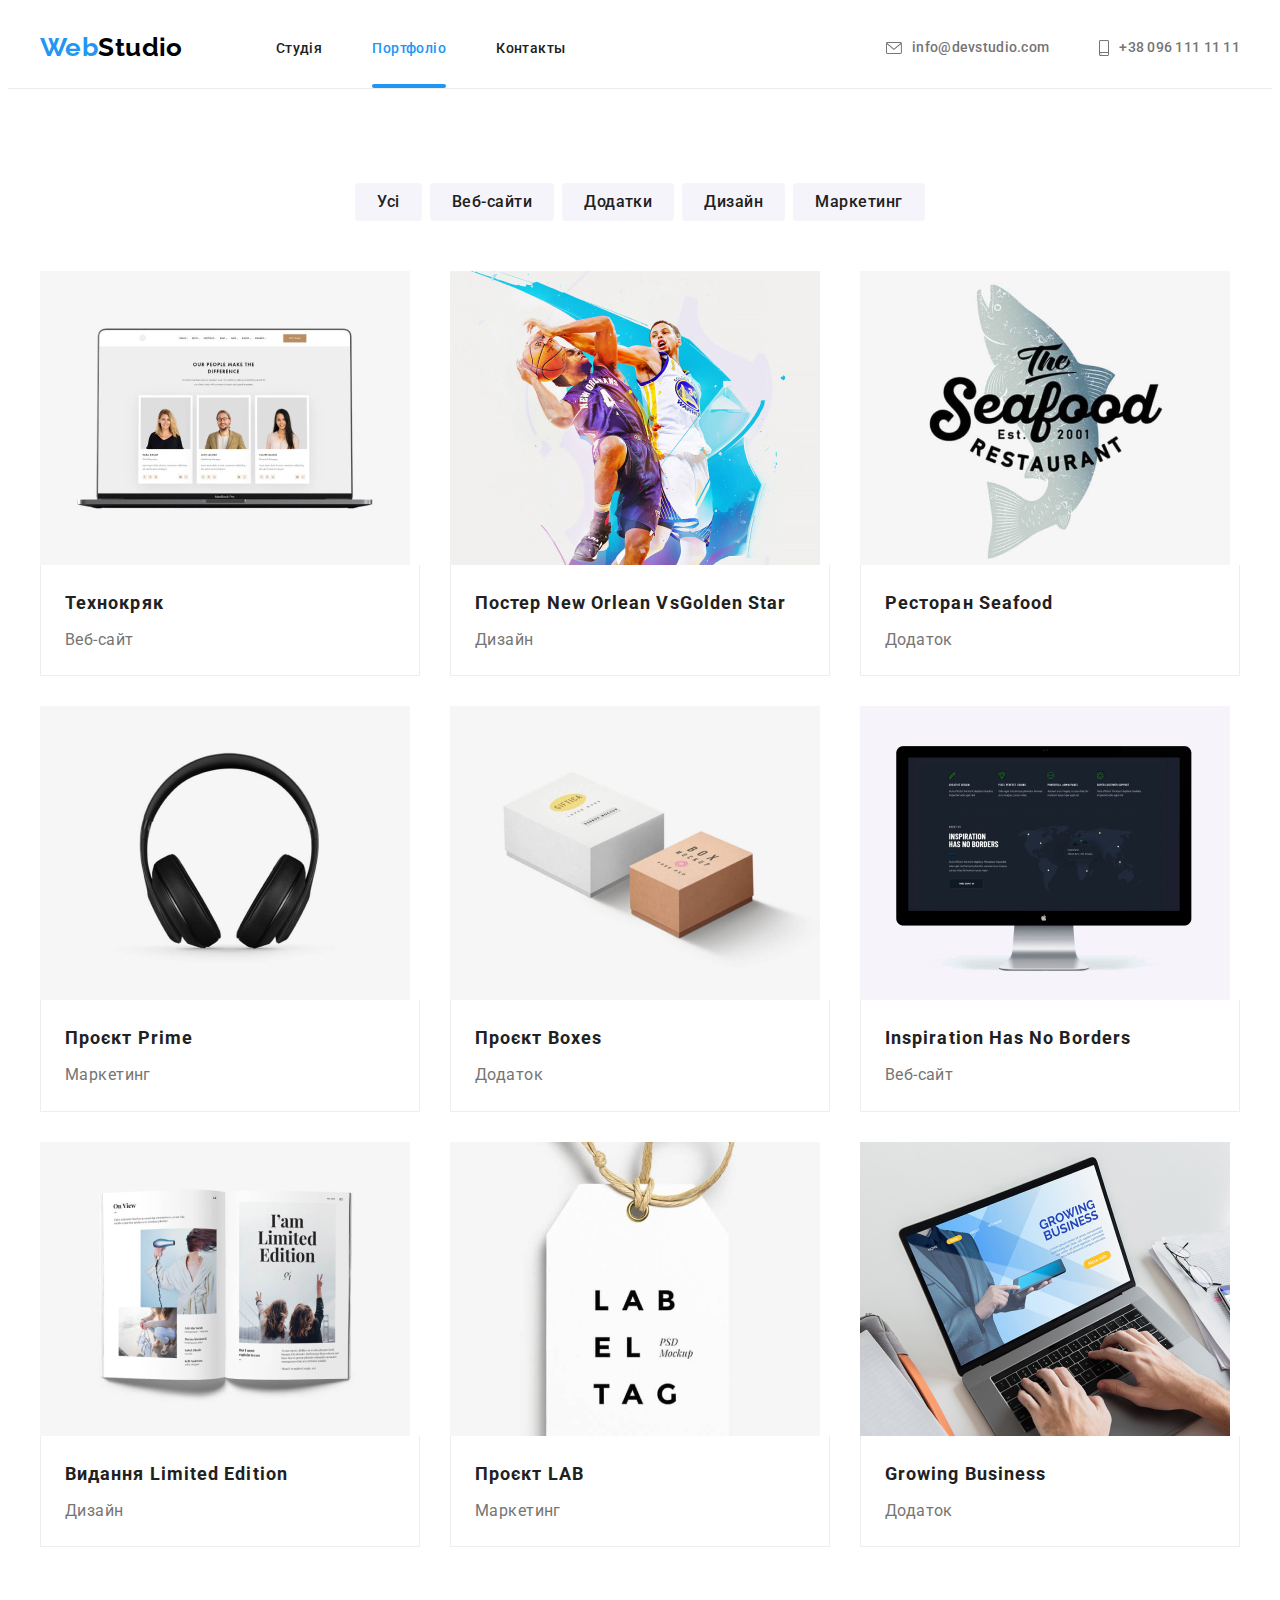
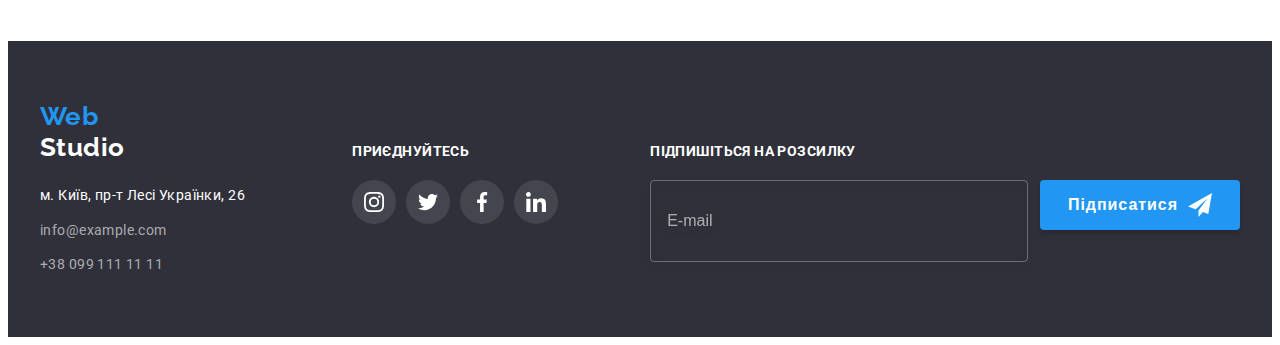
==== portfolio.html @ 593ed6ea "Uploaded files from Module 6." ====
<!DOCTYPE html>
<html lang="uk">
<head>
    <meta charset="UTF-8">
    <meta http-equiv="X-UA-Compatible" content="IE=edge">
    <meta name="viewport" content="width=device-width, initial-scale=1.0">
    <title>WebStudio</title>
    <link rel="preconnect" href="https://fonts.googleapis.com">
    <link rel="preconnect" href="https://fonts.gstatic.com" crossorigin>
    <link href="https://fonts.googleapis.com/css2?family=Raleway:wght@700&family=Roboto:wght@400;500;700;900&display=swap"
        rel="stylesheet">
    <link rel="stylesheet" href="https://cdnjs.cloudflare.com/ajax/libs/modern-normalize/1.1.0/modern-normalize.min.css"
        integrity="sha512-wpPYUAdjBVSE4KJnH1VR1HeZfpl1ub8YT/NKx4PuQ5NmX2tKuGu6U/JRp5y+Y8XG2tV+wKQpNHVUX03MfMFn9Q=="
        crossorigin="anonymous" referrerpolicy="no-referrer" />
    <link rel="stylesheet" href="./styles/styles.css">
</head>
<body>
    <header class="header">
        <div class="container header-container">
<nav class="navigation">
    <a href="./index.html" class="logo"><span class="logo-web">Web</span>Studio</a>
    <ul class="site-nav list">
        <li class="nav-list"><a href="index.html" class="link">Студія</a></li>
        <li class="nav-list"><a href="" class="link current">Портфоліо</a></li>
        <li class="nav-list"><a href="" class="link">Контакты</a></li>
    </ul>
</nav>
<ul class="list contacts">
    <li><a href="mailto:info@devstudio.com" class="item email-header">
        <svg class="icon-contact" width="16" height="12">
            <use href="./images/icons.svg#icon-envelope"></use>
        </svg>
        info@devstudio.com</a></li>
    <li><a href="tel:+380961111111" class="item phone-header">
        <svg class="icon-contact" width="10" height="16">
            <use href="./images/icons.svg#icon-smartphone"></use>
        </svg>
        +38 096 111 11 11</a></li>
</ul>
        </div>
       
    
    </header>

    <main>

<section class="section">
    <div class="container">
<h1 hidden>Список проектов</h1>
<ul class="list filter-container">
    <li class="filter-position"><button type="button" class="filter cursor">Усі</button></li>
    <li class="filter-position"><button type="button" class="filter cursor">Веб-сайти</button></li>
    <li class="filter-position"><button type="button" class="filter cursor">Додатки</button></li>
    <li class="filter-position"><button type="button" class="filter cursor">Дизайн</button></li>
    <li class="filter-position"><button type="button" class="filter cursor">Маркетинг</button></li>
</ul>

<ul class="list project">

    <li class="project-item">
        <a href="" class="link card-project"> 
            <div class="portfolio-overlay">
            <img src="./images/img.jpg" alt="Технокряк" width="370" class="image-project">
            <p class="portfolio-description-text"> Ресурс пропонує комплексні пропозиції з різним рівнем функціоналу та сервісів.
                Все це дозволить відвідувачу отримати
                вичерпні відомості про компанію чи приватну особу.</p>
            </div>
           <div class="project-border">
            <h2 class="title">Технокряк</h2>
            <p class="text">Веб-сайт</p>
           </div>
            
        </a>
    </li>

    <li class="project-item">
        <a href="" class="link card-project">
            <div class="portfolio-overlay">
            <img src="./images/img1.jpg" alt="Постер" width="370">
            <p class="portfolio-description-text"> Ресурс пропонує комплексні пропозиції з різним рівнем функціоналу та сервісів. Все це дозволить відвідувачу отримати
            вичерпні відомості про компанію чи приватну особу.</p>
           </div>
            <div class="project-border">
                <h2 class="title">Постер New Orlean  vsGolden Star</h2>
                <p class="text">Дизайн</p>
            </div>
          
        </a>
    </li>

    <li class="project-item">
        <a href="" class="link card-project"> 
            <div class="portfolio-overlay">  
            <img src="./images/img2.jpg" alt="Ресторан" width="370">
            <p class="portfolio-description-text"> Ресурс пропонує комплексні пропозиції з різним рівнем функціоналу та сервісів. Все це дозволить відвідувачу отримати
            вичерпні відомості про компанію чи приватну особу.</p>
           </div>
                    <div class="project-border">
                        <h2 class="title">Ресторан Seafood</h2>
                        <p class="text">Додаток</p>
                    </div>       
        </a>
    </li>

    <li class="project-item">
        <a href="" class="link card-project">
            <div class="portfolio-overlay">
            <img src="./images/img3.jpg" alt="Прайм" width="370">
            <p class="portfolio-description-text"> Ресурс пропонує комплексні пропозиції з різним рівнем функціоналу та сервісів. Все це дозволить відвідувачу отримати
            вичерпні відомості про компанію чи приватну особу.</p>
           </div>
        <div class="project-border">
                <h2 class="title">Проєкт Prime</h2>
                <p class="text">Маркетинг</p>
        </div>

      
        </a>
    </li>

    <li class="project-item">
        <a href="" class="link card-project">
            <div class="portfolio-overlay">
            <img src="./images/img4.jpg" alt="Додаток" width="370">
            <p class="portfolio-description-text"> Ресурс пропонує комплексні пропозиції з різним рівнем функціоналу та сервісів. Все це дозволить відвідувачу отримати
            вичерпні відомості про компанію чи приватну особу.</p>
           </div>
        <div class="project-border">
            <h2 class="title">Проєкт Boxes</h2>
            <p class="text">Додаток</p>
        </div>

        </a>
    </li>

    <li class="project-item">
        <a href="" class="link card-project">
            <div class="portfolio-overlay">
            <img src="./images/img5.jpg" alt="Веб-сайт" width="370">
            <p class="portfolio-description-text"> Ресурс пропонує комплексні пропозиції з різним рівнем функціоналу та сервісів. Все це дозволить відвідувачу отримати
            вичерпні відомості про компанію чи приватну особу.</p>
           </div>
        <div class="project-border">
            <h2 class="title">Inspiration has no Borders</h2>
            <p class="text">Веб-сайт</p>
        </div>
        </a>
    </li>

    <li class="project-item">
        <a href="" class="link card-project">
            <div class="portfolio-overlay">
            <img src="./images/img6.jpg" alt="Видання" width="370">
            <p class="portfolio-description-text"> Ресурс пропонує комплексні пропозиції з різним рівнем функціоналу та сервісів. Все це дозволить відвідувачу отримати
            вичерпні відомості про компанію чи приватну особу.</p>
           </div>
        <div class="project-border">
            <h2 class="title">Видання Limited Edition</h2>
            <p class="text">Дизайн</p>
        </div>

          
        </a>
    </li>

    <li class="project-item">
        <a href="" class="link card-project">
            <div class="portfolio-overlay">
            <img src="./images/img7.jpg" alt="Проєкт" width="370">
            <p class="portfolio-description-text"> Ресурс пропонує комплексні пропозиції з різним рівнем функціоналу та сервісів. Все це дозволить відвідувачу отримати
            вичерпні відомості про компанію чи приватну особу.</p>
           </div>
        <div class="project-border">
            <h2 class="title">Проєкт LAB</h2>
            <p class="text">Маркетинг</p>
        </div>

          
        </a>
    </li>

    <li class="project-item">
        <a href="" class="link card-project">
            <div class="portfolio-overlay">
            <img src="./images/img8.jpg" alt="Додаток" width="370">
            <p class="portfolio-description-text"> Ресурс пропонує комплексні пропозиції з різним рівнем функціоналу та сервісів. Все це дозволить відвідувачу отримати
            вичерпні відомості про компанію чи приватну особу.</p>
           </div>
        <div class="project-border">
            <h2 class="title">Growing Business</h2>
            <p class="text">Додаток</p>
        </div>

            
        </a>
    </li>
</ul>
    </div> 
</section>
    </main>


    <footer class="footer">
        <div class="container position-footer">
            <div class="first-column">
<a href="./index.html" class="logo logo-footer"><span class="logo-web">Web</span> <span class="logo-studio">Studio</span></a>
<address>
    <ul class="list addr">
        <li class="addr-mgn">
            <a href="https://goo.gl/maps/SSTRhMPDQCe36pUe9" target="_blank" rel="noopener noreferrer"
                class="item map">м. Київ, пр-т Лесі Українки, 26</a>
        </li>
        <li class="addr-mgn">
            <a href="mailto:info@example.com" class="item">info@example.com</a>
        </li>
        <li>
            <a href="tel:+380991111111" class="item">+38 099 111 11 11</a>
        </li>
    </ul>
</address>
            </div>
            <div class="second-column">
    <p>приєднуйтесь</p>
    <ul class="join-footer">
        <li class="space-socials-footer">
            <a href="" class="social-link-footer">
                <svg width="20" height="20" class="social-icon-footer">
                    <use href="./images/icons.svg#icon-instagram-white"></use>
                </svg>
            </a>
        </li>
        <li class="space-socials-footer">
            <a href="" class="social-link-footer">
                <svg width="20" height="20" class="social-icon-footer">
                    <use href="./images/icons.svg#icon-twitter-white"></use>
                </svg>
            </a>
        </li>
        <li class="space-socials-footer">
            <a href="" class="social-link-footer">
                <svg width="20" height="20" class="social-icon-footer">
                    <use href="./images/icons.svg#icon-facebook-white"></use>
                </svg>
            </a>
        </li>
        <li class="space-socials-footer">
            <a href="" class="social-link-footer">
                <svg width="20" height="20" class="social-icon-footer">
                    <use href="./images/icons.svg#icon-linkedin-white"></use>
                </svg>
            </a>
        </li>
    </ul>
</div>
        <form class="footer-form">
        
            <label class="footer-label" for="footer-email">Підпишіться на розсилку</label>
            <div class="wrapper-input-button">
                <input type="email" name="user-email" id="footer-email" class="footer-email" placeholder="E-mail">
        
                <button type="submit" class="footer-subscription-button">Підписатися
                    <svg width="24" height="24">
                        <use href="./images/icons.svg#icon-send"></use>
                    </svg>
                </button>
            </div>
        
        </form>
        </div>
        
    </footer>
</body>
</html>
---- styles/styles.css ----
:root {
    --card-set-gap: 30px;
    --main-text-color: #757575;
    --title-text-color: #212121;
    --accent-color: #2196F3;
    --bcg-color: #fff;
    --line-header: #ECECEC;
    --logo-color: #000000;
    --hero-bcg: #C4C4C4;
    --white-text: #FFFFFF;
    --btn-hover: #188CE8;
    --bcg-footer: #2F303A;
    --adr-color: rgba(255, 255, 255, 0.6);
    --secondary-bcg:#F5F4FA; 
    --icon-color: #AFB1B8;
    --space-icons: 10px;
    --timing-duration: 250ms;
    --timing-function: cubic-bezier(0.4, 0, 0.2, 1);
    --icon-color-socials: #FFFFFF;
}
body {
    background-color: var(--bcg-color);
    font-family: Roboto, sans-serif;
    color: var(--main-text-color);
    letter-spacing: 0.03em;
    font-size: 14px;  
 
}
h1, h2, h3, h4, h5, h6, p{
    margin: 0px;
   }
ul, ol {
    margin: 0;
    padding: 0;
    list-style: none;
   }
  
.visually-hidden{
    position: absolute;
    width: 1px;
    height: 1px;
    margin: -1px;
    padding: 0;
    overflow: hidden;
    border: 0;
    clip: rect(0 0 0 0);
}
img{
    display: block;
}
.container{
    width: 1200px;
    padding-left: 15px;
    padding-right: 15px;
    margin-left: auto;
    margin-right: auto;
}
.section{
    padding-top: 94px;
    padding-bottom: 94px;
}


/*========= хэдер =======*/
.header-container{
    display: flex;
    align-items: center;
}
.navigation{
    display: flex;
    align-items: center;
}
.site-nav{
    display: flex;
    align-items: center;
}
.header {
    padding-top: 24px;
    padding-bottom: 25px;
    border-bottom:1px solid var(--line-header);
    background-color: var(--bcg-color);
}
.logo {
    margin-right: 93px;
    color: var(--logo-color);
    font-family: Raleway, sans-serif;
    font-style: normal;
    font-weight: 700;
    font-size: 26px;
    line-height: 1.2;
    text-decoration: none; 
}
.logo-web {
    color: var(--accent-color);
}
.nav-list:not(:last-child){
    margin-right: 50px;
}
.site-nav .link {
    color: var(--title-text-color);
    font-weight:500;

    transition: color var(--timing-duration) var(--timing-function);
}
.site-nav .link:hover,
.site-nav .link:focus {
    color: var(--accent-color);
}
.site-nav .current{
    position: relative;
    color: var(--accent-color);
    padding-bottom: 32px;
}
.nav-list .current::after{
    content:"";
    position: absolute;
    left: 0;
    bottom: 0;
    
    width: 100%;
    height: 4px;
    background: var(--accent-color);
    border-radius: 2px;
}

.contacts{
    display: flex;
    margin-left: auto;
    align-items: center;
}
.email-header{
    display: flex;
    margin-right: 50px;
}
.phone-header{
    display: flex;
}
 .contacts .item {
    display: flex;
    align-items: center;
    text-decoration: none;
    color: var(--main-text-color);
    font-weight: 500;
    letter-spacing: 0.02em;
    line-height: 1.2;

    transition: color var(--timing-duration) var(--timing-function);
 }
 .contacts .item:hover, 
 .contacts .item:focus {
    color: var(--accent-color);
 }
.icon-contact{
    --icon-color: currentColor;
align-items: center;
margin-right: var(--space-icons);
}

/* ========= main ========*/

.hero{
    width: 1600px;
    margin: 0 auto;
    padding-top: 200px;
    padding-bottom: 200px;
    background-color: var(--hero-bcg);
   background-image: linear-gradient(
    rgba(47, 48, 58, 0.4),
    rgba(47, 48, 58, 0.4)),
    url(../images/overlay.jpg);
    background-repeat: no-repeat;
}
.hero-container{
    display: flex;
    flex-direction: column;
    justify-content: center;
    flex-wrap: wrap;
    align-items: center;
}
.hero-title{
    width: 696px;
    margin-bottom: 30px;
    color: var(--white-text);
    font-weight: 900;
    font-size: 44px;
    line-height: 1.4;
    text-align: center;
    letter-spacing: 0.06em;
    text-transform: uppercase;
}
.btn {
    min-width: 216;
    padding: 10px 32px;
    border: none;
    border-radius: 4px;
    text-align: center;
    font-family: inherit;
    color: var(--white-text);
    background-color: var(--accent-color);
    box-shadow: 0px 4px 4px rgba(0, 0, 0, 0.15);
    font-style: normal;
    font-weight: 700;
    font-size: 16px;
    line-height: 1.9;
    display: flex;
    text-align: center;
    letter-spacing: 0.06em; 

    transition: background-color var(--timing-duration) var(--timing-function);
}
.btn:hover {
    background-color: var(--btn-hover);
}
.set{
    display: flex;
    flex-wrap: wrap;
}
.strength-element{
    flex-basis: calc((100%-90px)/4);
    max-width: 270px;
}
.strength-element:not(:nth-child(4)){
    margin-right:var(--card-set-gap);
}
.strength-element>.title{
    margin-bottom: 10px;
}
.strength-icon-bcg{
    display: flex;
    align-items: center;
    justify-content: center;
    width: 270px;
    height: 120px;
    margin-bottom: 30px;

    background-color: var(--secondary-bcg) ;
}

.list .title{
    font-size: 14px;
    line-height: 1.2;
    text-transform: uppercase;
    color: var(--title-text-color);
}
.list .text{
    line-height: 1.7;
    color: var(--main-text-color);
}
.secondary-title {
    margin-bottom: 50px;
    font-size: 36px;
    line-height: 1.2;
    text-align: center;
    color: var(--title-text-color);

}
.job-section{
    padding-top: 0;
}
.jobs{
    display: flex;
    flex-wrap: wrap;
}
.jobs-kind{
    position: relative;
    flex-basis: calc((100%-60px)/3);
    max-width: 370px;
}
.jobs-kind:nth-child(-n+2){
    margin-right: var(--card-set-gap);
}

.label{
    position: absolute;
    bottom: 0;
    left: 0;
    display: flex;
    align-items: center;
    justify-content: center;
    width: 100%;
    background-color: rgba(47, 48, 58, 0.8);
    height: 70px;
    font-weight: 700;
    line-height: 1.14;
    text-transform: uppercase;
    color: #FFFFFF;
}
.team-bcg{
    padding: 94px 0;
    background-color: var(--secondary-bcg) ;
}
.team{
    display: flex;
    flex-wrap: wrap;
    margin: -15px;
}
.team>.element{
    max-width: 270px;
    flex-basis: calc((100%-90px)/4);
    margin: 15px;
    background: #FFFFFF;
    box-shadow: 0px 1px 3px rgba(0, 0, 0, 0.12), 0px 1px 1px rgba(0, 0, 0, 0.14), 0px 2px 1px rgba(0, 0, 0, 0.2);
    border-radius: 0px 0px 4px 4px;
    overflow: hidden;
}
.team .title{
    margin-bottom: 10px;
    font-weight: 500;
    font-size: 16px;
    line-height: 1.2;
    text-align: center;
    color: var(--title-text-color);
    text-transform: capitalize;
}
.team .text{
    font-size: 16px;
    line-height: 1.2;
    text-align: center;
    color: var(--main-text-color);
}
.element .name {
    padding-top: 30px;
    padding-bottom: 30px;
}
.socials{
    display: flex;
    justify-content: center;
    margin-top: 16px;
    list-style: none;
}


.link-icon{
    display: flex;
    justify-content: center;
    align-items: center;
    width: 44px;
    height: 44px;
    border-radius: 50%;
    fill: var(--icon-color);

    transition: background-color var(--timing-duration) var(--timing-function), fill var(--timing-duration) var(--timing-function);
}

.link-icon:hover,
.link-icon:focus{
  background-color: var(--accent-color);  
  fill: var(--icon-color-socials);
}

.margin-icon:not(:last-child){
    margin-right: var(--space-icons);
}
.box-client{
    display: flex;
    justify-content: center;
    align-items: center;
    width: 100%;
    height: 100%;
    border: 1px solid var(--icon-color);
    border-radius: 4px;
    fill: var(--icon-color);

    transition: border var(--timing-duration) var(--timing-function), fill var(--timing-duration) var(--timing-function);
}
.box-client:hover,
.box-client:focus{
   border: 1px solid var(--accent-color);
   fill: var(--accent-color);
}

.icon-thumb{
    justify-content: center;
}
.icon-thumb-list{
    width: 170px;
    height: 92px;
}
.gap:not(:last-child){
    margin-right: var(--card-set-gap);
}

 /*======== футер ======== */
 .footer {
   
    background-color: var(--bcg-footer);
    padding-bottom: 60px;
    padding-top: 60px;
 }
 .position-footer{
  
    display: flex;
    align-items: baseline;
    width: 1200px;
 }
.logo-footer{
    display: inline-block;
    margin-bottom: 20px;
}
 .logo-studio {
    color: var(--white-text)
 }
 .addr-mgn{
    margin-bottom: 9px;
 }
.addr .item {
    text-decoration: none;
    color: var(--adr-color);
    font-style: normal;
    line-height: 1.8;

    transition: color var(--timing-duration) var(--timing-function);
}
.addr .item:hover,
.addr .item:focus {
    color: var(--accent-color);
}
.addr .map {
    color: var(--white-text);
}
.first-column{
    margin-right: 70px;
}
.second-column{
    color:#FFFFFF;
    font-weight: 700;
    line-height: 1.1;
    text-transform: uppercase;
}
.join-footer{
    display: flex;
    margin-top: 20px;
}
.social-link-footer{
    display:  flex;
    justify-content: center;
    align-items: center;
    width: 44px;
    height: 44px;
    border-radius: 50%;
    background: rgba(255, 255, 255, 0.1);

    transition: background-color var(--timing-duration) var(--timing-function);
}
.social-link-footer .social-icon-footer{
    fill: #fff;
}
.space-socials-footer:not(:last-child){
    margin-right: var(--space-icons);
}
.social-link-footer:hover,
.social-link-footer:focus{
    background-color: var(--accent-color)
}

.footer-form{
    min-width: 570px;
    margin-left: 92px;
    
}

.footer-label{
  display: block;
  margin-bottom: 20px;

font-weight: 700;
line-height: 1.14;
text-transform: uppercase;
color: var(--white-text);
}
.footer-form input{
width: 358px;
height: 50px;
padding-top: 15px;
padding-bottom: 15px;
padding-left: 16px;
margin-right: 12px;
background-color: transparent;
border: 1px solid rgba(255, 255, 255, 0.3);
filter: drop-shadow(0px 4px 4px rgba(0, 0, 0, 0.15));
border-radius: 4px;
}
.footer-form input::placeholder{
    font-size: 16px;
    line-height: 1.25;
    display: flex;
    align-items: center;
    color: var(--adr-color);
}
.footer-subscription-button{
    display: flex;
    align-items: center;
    justify-content: center;
    
    min-width: 200px;
    height: 50px;

    background: var(--accent-color);
    box-shadow: 0px 4px 4px rgba(0, 0, 0, 0.15);
    border-radius: 4px;
    border: none;

    font-weight: 700;
    font-size: 16px;
    line-height: 1.88;
    text-align: center;
    letter-spacing: 0.06em;
    color: #FFFFFF;
}
.footer-subscription-button>svg{
    margin-left: 10px;
}
.wrapper-input-button{
    display: flex;
}

.backdrop{
    position: fixed;
    top: 0;
    left: 0;
    width: 100vw;
    height: 100vh;

    display: flex;
        justify-content: center;
        align-items: center;

    background-color: rgba(0, 0, 0, 0.2);
    transition: opacity var(--timing-duration) var(--timing-function), visibility var(--timing-duration) var(--timing-function);
   }

.backdrop.is-hidden{
    opacity: 0;
    visibility: hidden;
    pointer-events: none;
   }

   .backdrop.is-hidden .modal{
    transform: scale(140%);
   }
.modal{
    position: absolute;
    padding: 40px;
    width: 528px;
    height: 580px;
    background-color: #FFFFFF; 
    box-shadow: 0px 1px 3px rgba(0, 0, 0, 0.12), 0px 1px 1px rgba(0, 0, 0, 0.14), 0px 2px 1px rgba(0, 0, 0, 0.2);
    border-radius: 4px;
    transform: scale(100%);
    transition: transform var(--timing-duration) var(--timing-function);
}

.modal-close{
    position: absolute;
    top: 8px;
    right: 8px;
    display: flex;
    justify-content: center;
    align-items: center;
    width: 30px;
    height: 30px;
    border-radius: 50%;
    border: 1px solid rgba(0, 0, 0, 0.1);
    background-color: transparent;
    padding: 0;
    cursor: pointer;
    transition: transform var(--timing-duration) var(--timing-function), var(--timing-duration), var(--timing-function);
    }
    .icon-close-modal{
        transition: fill var(--timing-duration) var(--timing-function);
    }
    .icon-close-modal:hover,
    .icon-close-modal:focus{
     fill: var(--accent-color);
}
    .modal-form>b{
    display: block;
    width: 100%;
    margin-bottom: 12px;
    font-weight: 700;
    font-size: 20px;
    line-height: 1.15;
    text-align: center;
    color: var(--title-text-color);
    }
    .modal-contact-form{
        display: block;
        font-size: 12px;
        line-height: 1.17;
        letter-spacing: 0.01em;
    }

    .modal-contact-info {
        width: 100%;
        height: 40px;
        padding-left: 42px;
        border: 1px solid rgba(33, 33, 33, 0.2);
        border-radius: 4px;

        transition: border-color var(--timing-duration) var(--timing-function);
    }
    .modal-contact-info:focus, 
        .modal-message:focus{
        outline: none;
        border-color: var(--accent-color);
    }
    .modal-contact-info-wrapper{
        position: relative;
        display: block;
        margin-top: 4px;
        margin-bottom: 10px;
    }
    .modal-contact-icon{
        position: absolute;
        left: 12px;
        top: 50%;
        fill: var(--title-text-color);
        transform: translateY(-50%);

        transition: fill var(--timing-duration) var(--timing-function);
        
    }
    .modal-contact-info:focus+.modal-contact-icon{
        fill: var(--accent-color);
    }

    .modal-message{
        width: 100%;
        height: 120px;
        padding: 12px 16px;
        resize: none;
        border: 1px solid rgba(33, 33, 33, 0.2);
        border-radius: 4px;

        transition: border-color var(--timing-duration) var(--timing-function);
    }
    .modal-message::placeholder{
        font-size: 12px;
        line-height: 1.17;
        letter-spacing: 0.01em;
        color: rgba(117, 117, 117, 0.5);
    }
    .modal-checkbox-text{
        display: flex;
        align-items: center;
        line-height: 1.71;
        color: var(--main-text-color);
    }

    .modal-checkbox-text::before{
        display: inline-block;
        content:"";
        width: 16px;
        height: 15px;
        margin-right: 8px;
        border: 2px solid var(--title-text-color);
        border-radius: 2px;
        cursor: pointer;
    }
    .accept-policy-wrapper{
        display: flex;
        justify-content: center;
        margin-top: 20px;
        margin-bottom: 30px;
    }

    .modal-checkbox-accept:checked + .modal-checkbox-text::before{
        background-color: var(--accent-color);
        border-color: var(--accent-color);
        background-image: url("data:image/svg+xml,%3Csvg width='13' height='10' viewBox='0 0 13 10' fill='none' xmlns='http://www.w3.org/2000/svg'%3E%3Cpath d='M1.95703 4.75166L1.88825 4.68604L1.81923 4.75141L0.93123 5.59258L0.854858 5.66492L0.930974 5.73753L4.42671 9.07236L4.49574 9.1382L4.56476 9.07236L12.069 1.91352L12.1449 1.84116L12.069 1.76881L11.1873 0.927644L11.1183 0.861826L11.0493 0.927611L4.49577 7.17353L1.95703 4.75166Z' fill='white' stroke='white' stroke-width='0.2'/%3E%3C/svg%3E");
        background-size:contain;
        background-repeat: no-repeat;
        background-origin: padding-box;
    }
    .modal-checkbox-accept:focus+.modal-checkbox-text::before{
        outline: 1px solid var(--accent-color);
    }
    .footer-email{
        color: var(--white-text);
    }
    .modal-submit-button{
        display: block;
        margin: 0 auto;
        min-width: 200px;
        height: 50px;
        padding: 10px 52px;

        background: var(--accent-color);
        box-shadow: 0px 4px 4px rgba(0, 0, 0, 0.15);
        border-radius: 4px;
        border: none;
        cursor: pointer;

        font-weight: 700;
        font-size: 16px;
        line-height: 1.88;
        text-align: center;
        letter-spacing: 0.06em;
        color: var(--white-text);

        transition: background var(--timing-duration) var(--timing-function);
    }

    .modal-submit-button:hover,
    .modal-submit-button:focus{
        background: var(--btn-hover);
    }
/* ====== Стoрінка Портфолио ==========*/

.filter-container{
    display:flex;
    margin-bottom: 50px;
    justify-content: center;
}
.filter-position{
    margin-right: 8px;
}
.filter-position:last-child {
    margin-right: 0;
}
.filter{
    padding: 6px 22px;
    font-family: 'Roboto';
    font-weight: 500;
    font-size: 16px;
    line-height: 1.6;
    text-align: center;
    letter-spacing: 0.03em;
    color: var(--title-text-color);
    background-color: var(--secondary-bcg);
    border-radius: 4px;
    border: none;

    transition: color var(--timing-duration) var(--timing-function), background var(--timing-duration) var(--timing-function), box-shadow var(--timing-duration) var(--timing-function);
}

.filter:hover,
.filter:focus {
    background: var(--accent-color);
    color: var(--white-text);
    box-shadow: 0px 3px 1px rgba(0, 0, 0, 0.1), 0px 1px 2px rgba(0, 0, 0, 0.08), 0px 2px 2px rgba(0, 0, 0, 0.12);
}
.cursor {
    cursor: pointer;
}
.project{
    display: flex;
    flex-wrap: wrap;
    margin-right: calc(-1 * var(--card-set-gap));
    margin-bottom: calc(-1 * var(--card-set-gap));
}
.project-item{
    flex-basis: calc((100% - 3 * var(--card-set-gap)) / 3);
    margin-right: var(--card-set-gap);
    margin-bottom: var(--card-set-gap);

    transition: box-shadow var(--timing-duration) var(--timing-function);
 
}

.project-border{
    padding: 20px 24px;
    border: 1px solid #EEEEEE;
    border-top: none;
}
.project .title{
    margin-bottom: 4px;
    font-size: 18px;
    line-height: 2;
    letter-spacing: 0.06em;
    color: var(--title-text-color);
    text-transform: capitalize;
}
.project .text{
    font-size: 16px;
    line-height: 1.9;
    color: var(--main-text-color);
}
.list .link{
    text-decoration: none;
}
.link{
    color: var(--accent-color);
}
.portfolio-description-text{
    position: absolute;
    top: 0;
    left: 0;
    width: 370px;
    height: 294px;
    padding: 63px 24px;
    font-size: 18px;
    line-height: 1.56;
    color: var(--white-text);
    background-color: rgba(33, 150, 243, 0.9);
    transform: translateY(100%);
    transition: transform var(--timing-duration) var(--timing-function);
}

.portfolio-overlay{
    position: relative;
    left: 0;
    top: 0;
   
    width: 370px;
    height: 294px;
    background-color: rgba(33, 150, 243, 0.9);
   overflow: hidden;
}

.project-item:hover .portfolio-description-text{
    transform: translateY(0);
}

.project-item:hover{
box-shadow: 0px 1px 1px rgba(0, 0, 0, 0.12), 0px 4px 4px rgba(0, 0, 0, 0.06), 1px 4px 6px rgba(0, 0, 0, 0.16);
}
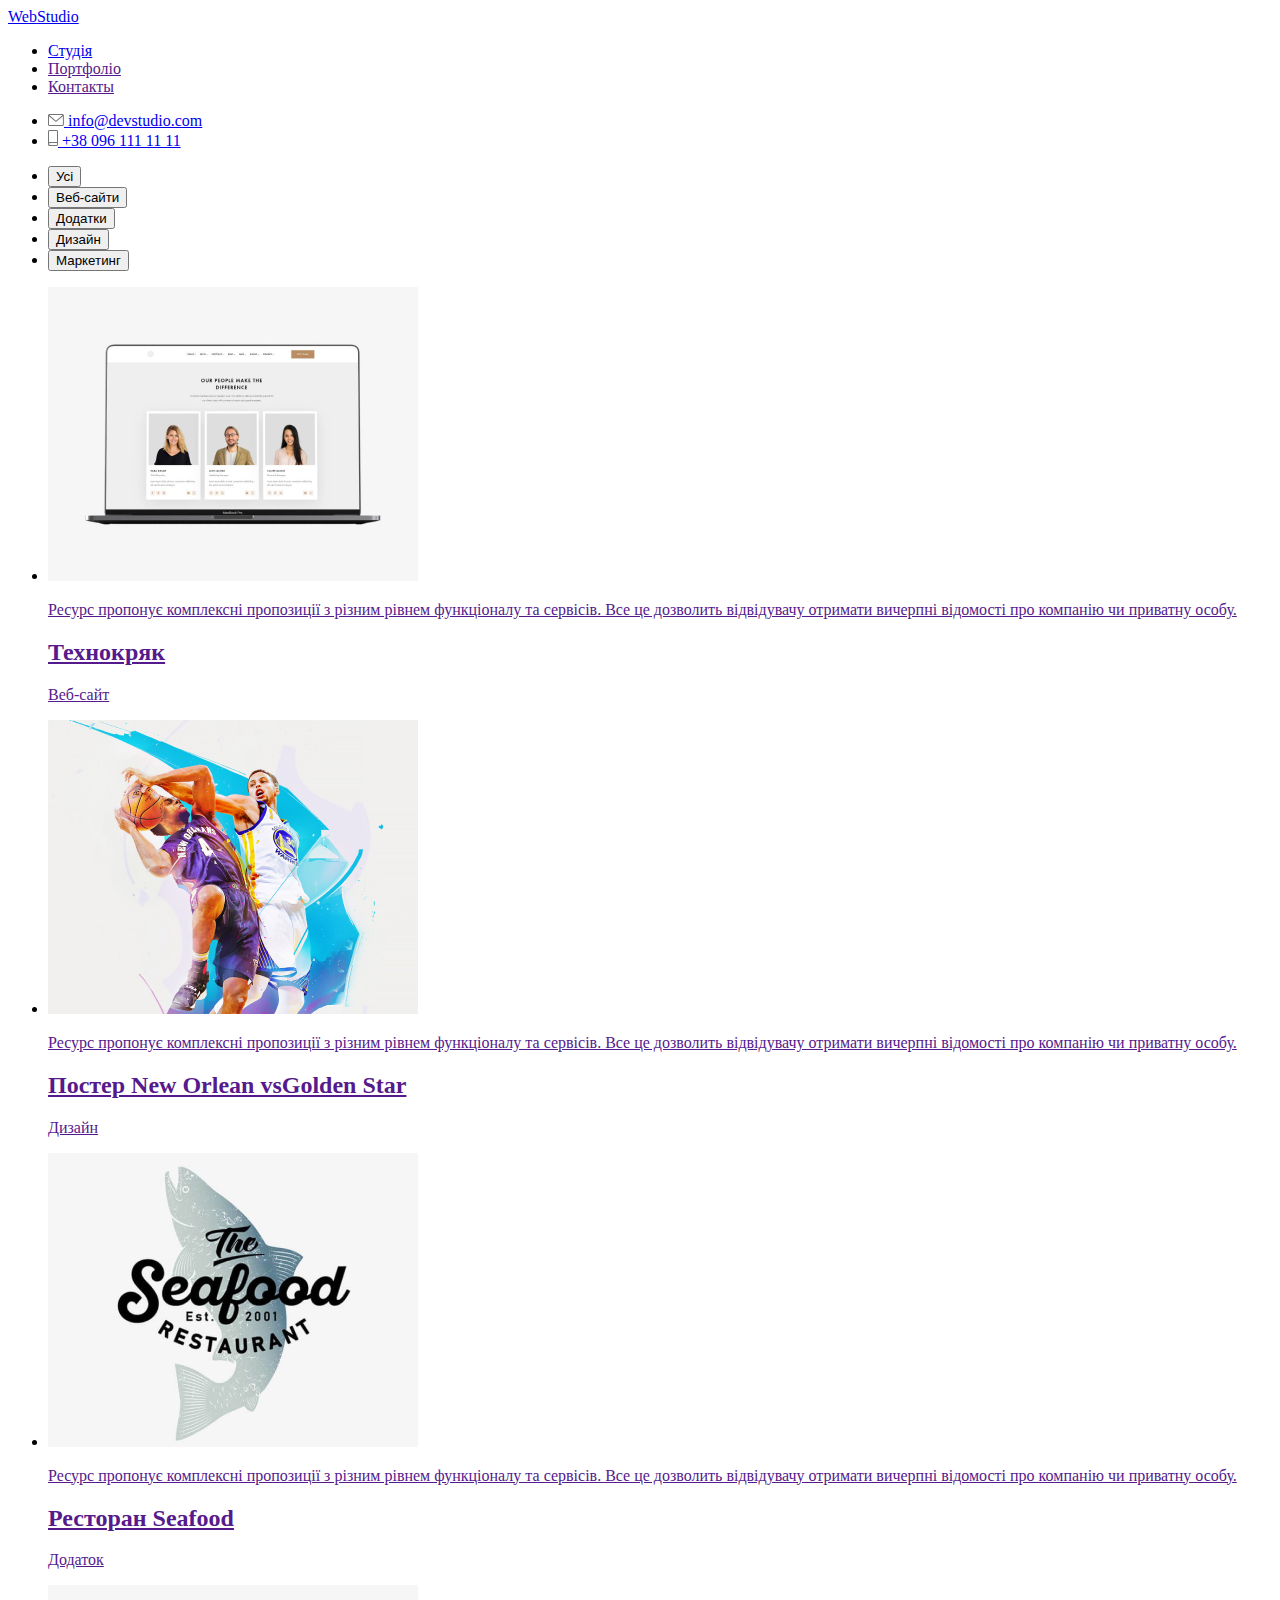
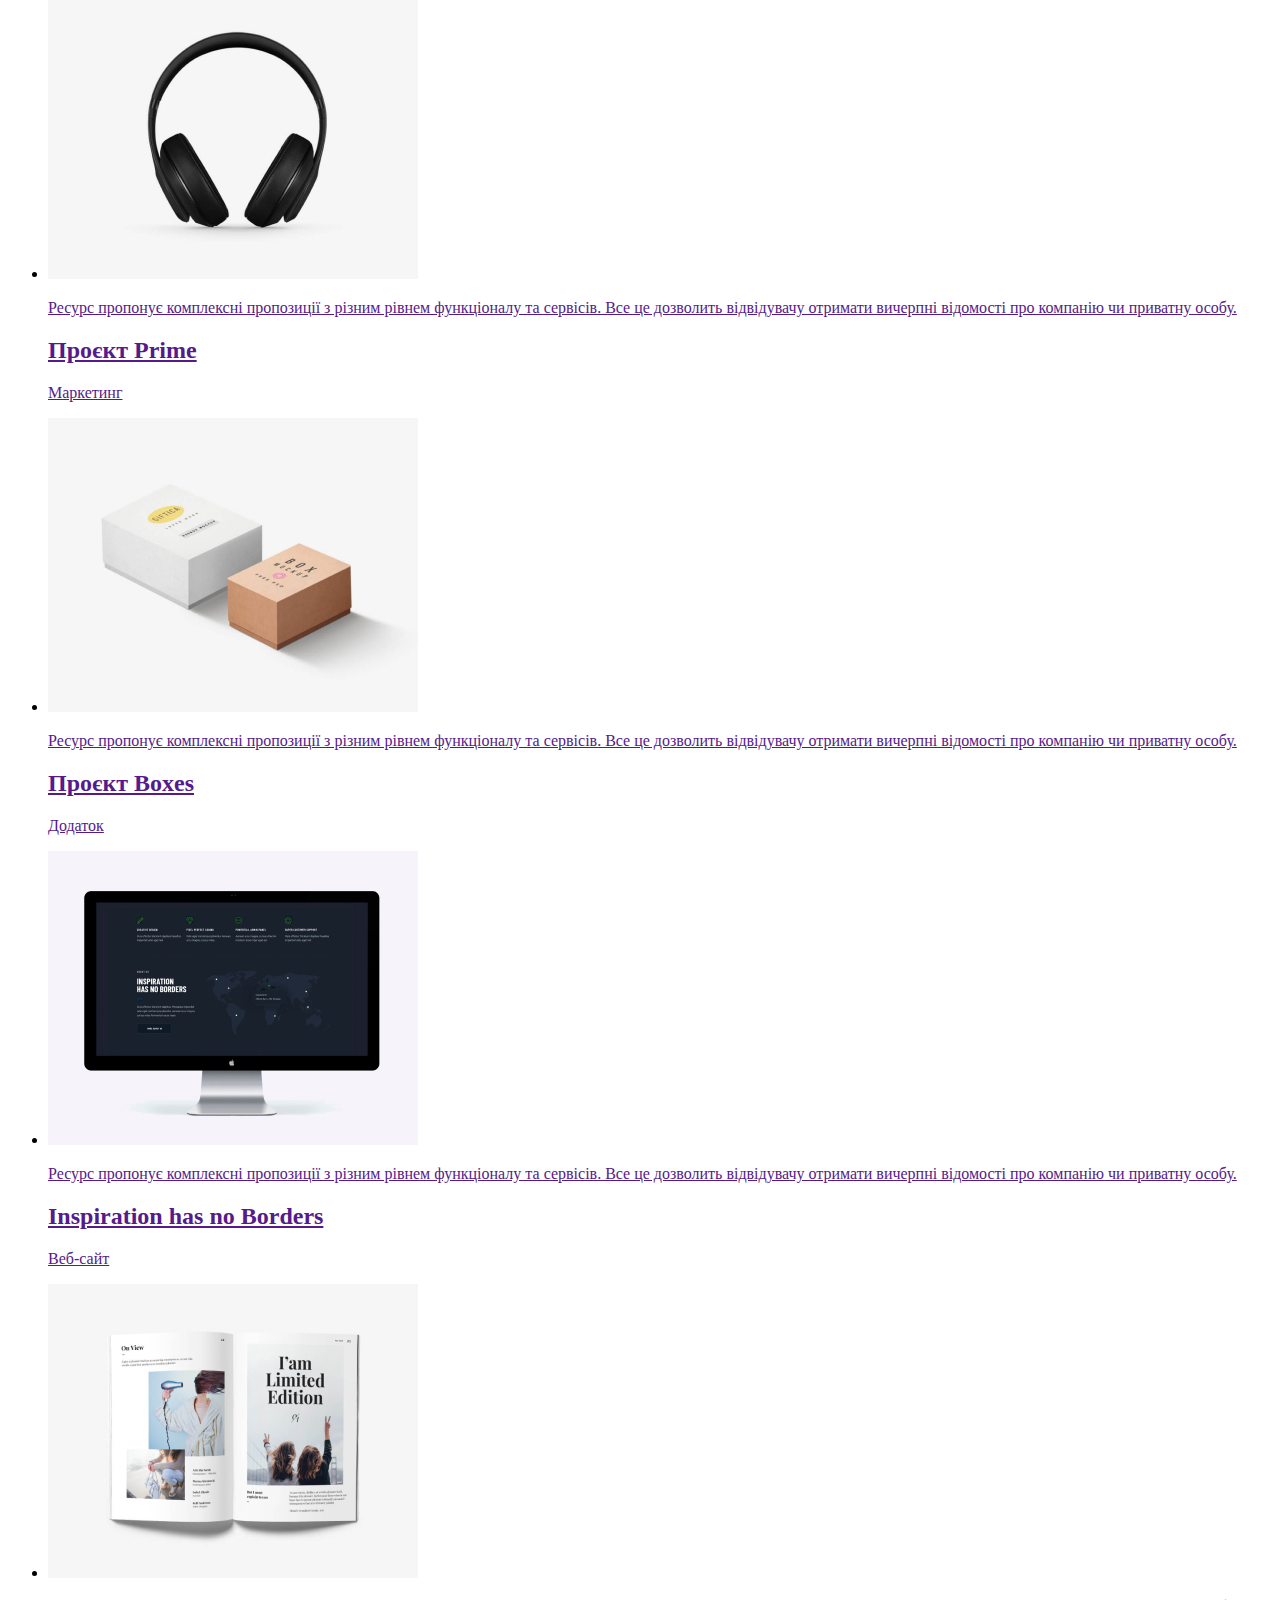
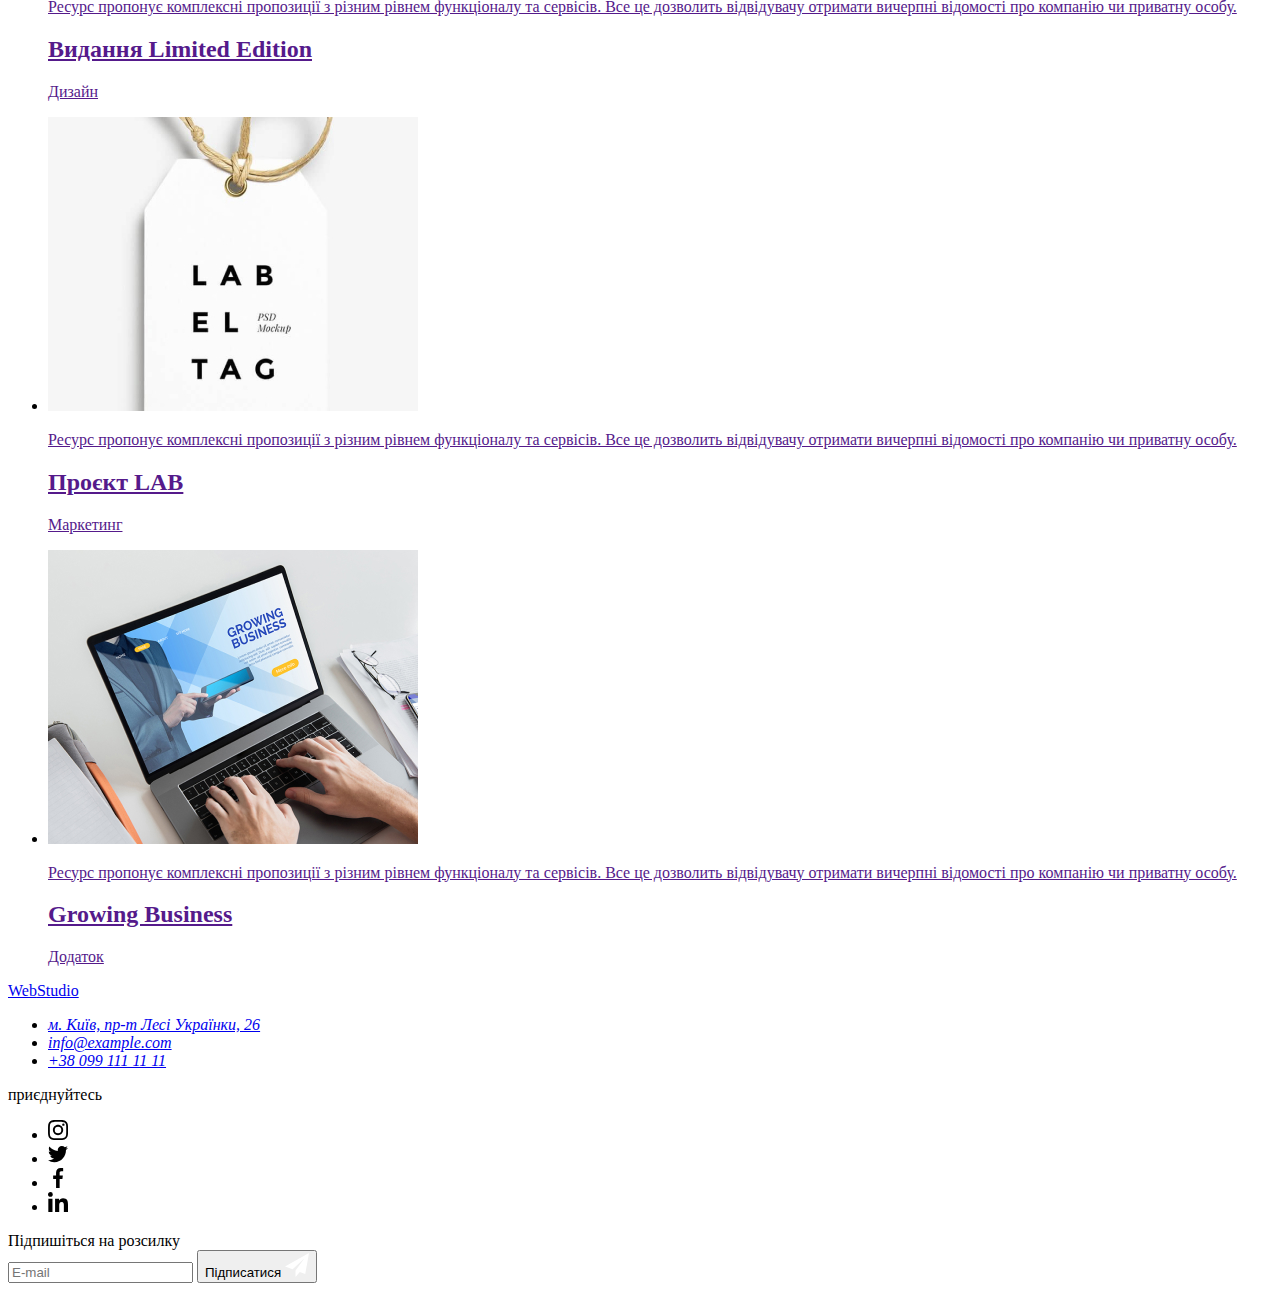
==== commit 51a65180: "Module 7 has done" ====
--- a/portfolio.html
+++ b/portfolio.html
@@ -12,27 +12,27 @@
     <link rel="stylesheet" href="https://cdnjs.cloudflare.com/ajax/libs/modern-normalize/1.1.0/modern-normalize.min.css"
         integrity="sha512-wpPYUAdjBVSE4KJnH1VR1HeZfpl1ub8YT/NKx4PuQ5NmX2tKuGu6U/JRp5y+Y8XG2tV+wKQpNHVUX03MfMFn9Q=="
         crossorigin="anonymous" referrerpolicy="no-referrer" />
-    <link rel="stylesheet" href="./styles/styles.css">
+    <link rel="stylesheet" href="./dist/css/main.min.css">
 </head>
 <body>
     <header class="header">
         <div class="container header-container">
 <nav class="navigation">
-    <a href="./index.html" class="logo"><span class="logo-web">Web</span>Studio</a>
-    <ul class="site-nav list">
-        <li class="nav-list"><a href="index.html" class="link">Студія</a></li>
-        <li class="nav-list"><a href="" class="link current">Портфоліо</a></li>
-        <li class="nav-list"><a href="" class="link">Контакты</a></li>
+    <a href="./index.html" class="logo"><span class="logo__web">Web</span>Studio</a>
+    <ul class="menu">
+        <li class="menu__list"><a href="index.html" class="menu__link">Студія</a></li>
+        <li class="menu__list"><a href="" class="menu__link current">Портфоліо</a></li>
+        <li class="menu__list"><a href="" class="menu__link">Контакты</a></li>
     </ul>
 </nav>
-<ul class="list contacts">
-    <li><a href="mailto:info@devstudio.com" class="item email-header">
-        <svg class="icon-contact" width="16" height="12">
+<ul class="contacts">
+    <li class="contacts__list"><a href="mailto:info@devstudio.com" class="contacts__item">
+        <svg class="contacts__icon" width="16" height="12">
             <use href="./images/icons.svg#icon-envelope"></use>
         </svg>
         info@devstudio.com</a></li>
-    <li><a href="tel:+380961111111" class="item phone-header">
-        <svg class="icon-contact" width="10" height="16">
+    <li class="contacts__list"><a href="tel:+380961111111" class="contacts__item">
+        <svg class="contacts__icon" width="10" height="16">
             <use href="./images/icons.svg#icon-smartphone"></use>
         </svg>
         +38 096 111 11 11</a></li>
@@ -47,148 +47,148 @@
 <section class="section">
     <div class="container">
 <h1 hidden>Список проектов</h1>
-<ul class="list filter-container">
-    <li class="filter-position"><button type="button" class="filter cursor">Усі</button></li>
-    <li class="filter-position"><button type="button" class="filter cursor">Веб-сайти</button></li>
-    <li class="filter-position"><button type="button" class="filter cursor">Додатки</button></li>
-    <li class="filter-position"><button type="button" class="filter cursor">Дизайн</button></li>
-    <li class="filter-position"><button type="button" class="filter cursor">Маркетинг</button></li>
+<ul class="filter">
+    <li class="filter__item"><button type="button" class="filter__button ">Усі</button></li>
+    <li class="filter__item"><button type="button" class="filter__button ">Веб-сайти</button></li>
+    <li class="filter__item"><button type="button" class="filter__button ">Додатки</button></li>
+    <li class="filter__item"><button type="button" class="filter__button ">Дизайн</button></li>
+    <li class="filter__item"><button type="button" class="filter__button ">Маркетинг</button></li>
 </ul>
 
-<ul class="list project">
-
-    <li class="project-item">
-        <a href="" class="link card-project"> 
-            <div class="portfolio-overlay">
+<ul class="project">
+
+    <li class="project__item">
+        <a href="" class="project__link"> 
+            <div class="project__overlay">
             <img src="./images/img.jpg" alt="Технокряк" width="370" class="image-project">
-            <p class="portfolio-description-text"> Ресурс пропонує комплексні пропозиції з різним рівнем функціоналу та сервісів.
+            <p class="project__description"> Ресурс пропонує комплексні пропозиції з різним рівнем функціоналу та сервісів.
                 Все це дозволить відвідувачу отримати
                 вичерпні відомості про компанію чи приватну особу.</p>
             </div>
-           <div class="project-border">
-            <h2 class="title">Технокряк</h2>
-            <p class="text">Веб-сайт</p>
+           <div class="project__border">
+            <h2 class="project__title">Технокряк</h2>
+            <p class="project__text">Веб-сайт</p>
            </div>
             
         </a>
     </li>
 
-    <li class="project-item">
-        <a href="" class="link card-project">
-            <div class="portfolio-overlay">
+    <li class="project__item">
+        <a href="" class="project__link">
+            <div class="project__overlay">
             <img src="./images/img1.jpg" alt="Постер" width="370">
-            <p class="portfolio-description-text"> Ресурс пропонує комплексні пропозиції з різним рівнем функціоналу та сервісів. Все це дозволить відвідувачу отримати
-            вичерпні відомості про компанію чи приватну особу.</p>
-           </div>
-            <div class="project-border">
-                <h2 class="title">Постер New Orlean  vsGolden Star</h2>
-                <p class="text">Дизайн</p>
+            <p class="project__description"> Ресурс пропонує комплексні пропозиції з різним рівнем функціоналу та сервісів. Все це дозволить відвідувачу отримати
+            вичерпні відомості про компанію чи приватну особу.</p>
+           </div>
+            <div class="project__border">
+                <h2 class="project__title">Постер New Orlean  vsGolden Star</h2>
+                <p class="project__text">Дизайн</p>
             </div>
           
         </a>
     </li>
 
-    <li class="project-item">
-        <a href="" class="link card-project"> 
-            <div class="portfolio-overlay">  
+    <li class="project__item">
+        <a href="" class="project__link"> 
+            <div class="project__overlay">  
             <img src="./images/img2.jpg" alt="Ресторан" width="370">
-            <p class="portfolio-description-text"> Ресурс пропонує комплексні пропозиції з різним рівнем функціоналу та сервісів. Все це дозволить відвідувачу отримати
-            вичерпні відомості про компанію чи приватну особу.</p>
-           </div>
-                    <div class="project-border">
-                        <h2 class="title">Ресторан Seafood</h2>
-                        <p class="text">Додаток</p>
+            <p class="project__description"> Ресурс пропонує комплексні пропозиції з різним рівнем функціоналу та сервісів. Все це дозволить відвідувачу отримати
+            вичерпні відомості про компанію чи приватну особу.</p>
+           </div>
+                    <div class="project__border">
+                        <h2 class="project__title">Ресторан Seafood</h2>
+                        <p class="project__text">Додаток</p>
                     </div>       
         </a>
     </li>
 
-    <li class="project-item">
-        <a href="" class="link card-project">
-            <div class="portfolio-overlay">
+    <li class="project__item">
+        <a href="" class="project__link">
+            <div class="project__overlay">
             <img src="./images/img3.jpg" alt="Прайм" width="370">
-            <p class="portfolio-description-text"> Ресурс пропонує комплексні пропозиції з різним рівнем функціоналу та сервісів. Все це дозволить відвідувачу отримати
-            вичерпні відомості про компанію чи приватну особу.</p>
-           </div>
-        <div class="project-border">
-                <h2 class="title">Проєкт Prime</h2>
-                <p class="text">Маркетинг</p>
+            <p class="project__description"> Ресурс пропонує комплексні пропозиції з різним рівнем функціоналу та сервісів. Все це дозволить відвідувачу отримати
+            вичерпні відомості про компанію чи приватну особу.</p>
+           </div>
+        <div class="project__border">
+                <h2 class="project__title">Проєкт Prime</h2>
+                <p class="project__text">Маркетинг</p>
         </div>
 
       
         </a>
     </li>
 
-    <li class="project-item">
-        <a href="" class="link card-project">
-            <div class="portfolio-overlay">
+    <li class="project__item">
+        <a href="" class="project__link">
+            <div class="project__overlay">
             <img src="./images/img4.jpg" alt="Додаток" width="370">
-            <p class="portfolio-description-text"> Ресурс пропонує комплексні пропозиції з різним рівнем функціоналу та сервісів. Все це дозволить відвідувачу отримати
-            вичерпні відомості про компанію чи приватну особу.</p>
-           </div>
-        <div class="project-border">
-            <h2 class="title">Проєкт Boxes</h2>
-            <p class="text">Додаток</p>
-        </div>
-
-        </a>
-    </li>
-
-    <li class="project-item">
-        <a href="" class="link card-project">
-            <div class="portfolio-overlay">
+            <p class="project__description"> Ресурс пропонує комплексні пропозиції з різним рівнем функціоналу та сервісів. Все це дозволить відвідувачу отримати
+            вичерпні відомості про компанію чи приватну особу.</p>
+           </div>
+        <div class="project__border">
+            <h2 class="project__title">Проєкт Boxes</h2>
+            <p class="project__text">Додаток</p>
+        </div>
+
+        </a>
+    </li>
+
+    <li class="project__item">
+        <a href="" class="project__link">
+            <div class="project__overlay">
             <img src="./images/img5.jpg" alt="Веб-сайт" width="370">
-            <p class="portfolio-description-text"> Ресурс пропонує комплексні пропозиції з різним рівнем функціоналу та сервісів. Все це дозволить відвідувачу отримати
-            вичерпні відомості про компанію чи приватну особу.</p>
-           </div>
-        <div class="project-border">
-            <h2 class="title">Inspiration has no Borders</h2>
-            <p class="text">Веб-сайт</p>
-        </div>
-        </a>
-    </li>
-
-    <li class="project-item">
-        <a href="" class="link card-project">
-            <div class="portfolio-overlay">
+            <p class="project__description"> Ресурс пропонує комплексні пропозиції з різним рівнем функціоналу та сервісів. Все це дозволить відвідувачу отримати
+            вичерпні відомості про компанію чи приватну особу.</p>
+           </div>
+        <div class="project__border">
+            <h2 class="project__title">Inspiration has no Borders</h2>
+            <p class="project__text">Веб-сайт</p>
+        </div>
+        </a>
+    </li>
+
+    <li class="project__item">
+        <a href="" class="project__link">
+            <div class="project__overlay">
             <img src="./images/img6.jpg" alt="Видання" width="370">
-            <p class="portfolio-description-text"> Ресурс пропонує комплексні пропозиції з різним рівнем функціоналу та сервісів. Все це дозволить відвідувачу отримати
-            вичерпні відомості про компанію чи приватну особу.</p>
-           </div>
-        <div class="project-border">
-            <h2 class="title">Видання Limited Edition</h2>
-            <p class="text">Дизайн</p>
+            <p class="project__description"> Ресурс пропонує комплексні пропозиції з різним рівнем функціоналу та сервісів. Все це дозволить відвідувачу отримати
+            вичерпні відомості про компанію чи приватну особу.</p>
+           </div>
+        <div class="project__border">
+            <h2 class="project__title">Видання Limited Edition</h2>
+            <p class="project__text">Дизайн</p>
         </div>
 
           
         </a>
     </li>
 
-    <li class="project-item">
-        <a href="" class="link card-project">
-            <div class="portfolio-overlay">
+    <li class="project__item">
+        <a href="" class="project__link">
+            <div class="project__overlay">
             <img src="./images/img7.jpg" alt="Проєкт" width="370">
-            <p class="portfolio-description-text"> Ресурс пропонує комплексні пропозиції з різним рівнем функціоналу та сервісів. Все це дозволить відвідувачу отримати
-            вичерпні відомості про компанію чи приватну особу.</p>
-           </div>
-        <div class="project-border">
-            <h2 class="title">Проєкт LAB</h2>
-            <p class="text">Маркетинг</p>
+            <p class="project__description"> Ресурс пропонує комплексні пропозиції з різним рівнем функціоналу та сервісів. Все це дозволить відвідувачу отримати
+            вичерпні відомості про компанію чи приватну особу.</p>
+           </div>
+        <div class="project__border">
+            <h2 class="project__title">Проєкт LAB</h2>
+            <p class="project__text">Маркетинг</p>
         </div>
 
           
         </a>
     </li>
 
-    <li class="project-item">
-        <a href="" class="link card-project">
-            <div class="portfolio-overlay">
+    <li class="project__item">
+        <a href="" class="project__link">
+            <div class="project__overlay">
             <img src="./images/img8.jpg" alt="Додаток" width="370">
-            <p class="portfolio-description-text"> Ресурс пропонує комплексні пропозиції з різним рівнем функціоналу та сервісів. Все це дозволить відвідувачу отримати
-            вичерпні відомості про компанію чи приватну особу.</p>
-           </div>
-        <div class="project-border">
-            <h2 class="title">Growing Business</h2>
-            <p class="text">Додаток</p>
+            <p class="project__description"> Ресурс пропонує комплексні пропозиції з різним рівнем функціоналу та сервісів. Все це дозволить відвідувачу отримати
+            вичерпні відомості про компанію чи приватну особу.</p>
+           </div>
+        <div class="project__border">
+            <h2 class="project__title">Growing Business</h2>
+            <p class="project__text">Додаток</p>
         </div>
 
             
@@ -201,51 +201,51 @@
 
 
     <footer class="footer">
-        <div class="container position-footer">
-            <div class="first-column">
-<a href="./index.html" class="logo logo-footer"><span class="logo-web">Web</span> <span class="logo-studio">Studio</span></a>
+        <div class="container footer__position">
+            <div class="footer__column-first">
+<a href="./index.html" class="logo footer__logo"><span class="logo__web">Web</span><span class="logo__studio">Studio</span></a>
 <address>
-    <ul class="list addr">
-        <li class="addr-mgn">
+    <ul class="contact-info">
+        <li class="contact-info__list">
             <a href="https://goo.gl/maps/SSTRhMPDQCe36pUe9" target="_blank" rel="noopener noreferrer"
-                class="item map">м. Київ, пр-т Лесі Українки, 26</a>
-        </li>
-        <li class="addr-mgn">
-            <a href="mailto:info@example.com" class="item">info@example.com</a>
+                class="contact-info__link contact-info__link_color-white">м. Київ, пр-т Лесі Українки, 26</a>
+        </li>
+        <li class="contact-info__list">
+            <a href="mailto:info@example.com" class="contact-info__link">info@example.com</a>
         </li>
         <li>
-            <a href="tel:+380991111111" class="item">+38 099 111 11 11</a>
+            <a href="tel:+380991111111" class="contact-info__link">+38 099 111 11 11</a>
         </li>
     </ul>
 </address>
             </div>
-            <div class="second-column">
+            <div class="footer__column-second">
     <p>приєднуйтесь</p>
-    <ul class="join-footer">
-        <li class="space-socials-footer">
-            <a href="" class="social-link-footer">
-                <svg width="20" height="20" class="social-icon-footer">
+    <ul class="socials socials_Theme-Dark">
+        <li class="socials__link">
+            <a href="" class="socials__icon socials__icon_theme-dark ">
+                <svg width="20" height="20">
                     <use href="./images/icons.svg#icon-instagram-white"></use>
                 </svg>
             </a>
         </li>
-        <li class="space-socials-footer">
-            <a href="" class="social-link-footer">
-                <svg width="20" height="20" class="social-icon-footer">
+        <li class="socials__link">
+            <a href="" class="socials__icon socials__icon_theme-dark ">
+                <svg width="20" height="20">
                     <use href="./images/icons.svg#icon-twitter-white"></use>
                 </svg>
             </a>
         </li>
-        <li class="space-socials-footer">
-            <a href="" class="social-link-footer">
-                <svg width="20" height="20" class="social-icon-footer">
+        <li class="socials__link">
+            <a href="" class="socials__icon socials__icon_theme-dark ">
+                <svg width="20" height="20">
                     <use href="./images/icons.svg#icon-facebook-white"></use>
                 </svg>
             </a>
         </li>
-        <li class="space-socials-footer">
-            <a href="" class="social-link-footer">
-                <svg width="20" height="20" class="social-icon-footer">
+        <li class="socials__link">
+            <a href="" class="socials__icon socials__icon_theme-dark ">
+                <svg width="20" height="20">
                     <use href="./images/icons.svg#icon-linkedin-white"></use>
                 </svg>
             </a>
@@ -254,11 +254,11 @@
 </div>
         <form class="footer-form">
         
-            <label class="footer-label" for="footer-email">Підпишіться на розсилку</label>
+            <label class="footer-form__label" for="footer-email">Підпишіться на розсилку</label>
             <div class="wrapper-input-button">
-                <input type="email" name="user-email" id="footer-email" class="footer-email" placeholder="E-mail">
-        
-                <button type="submit" class="footer-subscription-button">Підписатися
+                <input type="email" name="user-email" id="footer-email" class="footer-form__email" placeholder="E-mail">
+        
+                <button type="submit" class="btn footer-form__btn">Підписатися
                     <svg width="24" height="24">
                         <use href="./images/icons.svg#icon-send"></use>
                     </svg>
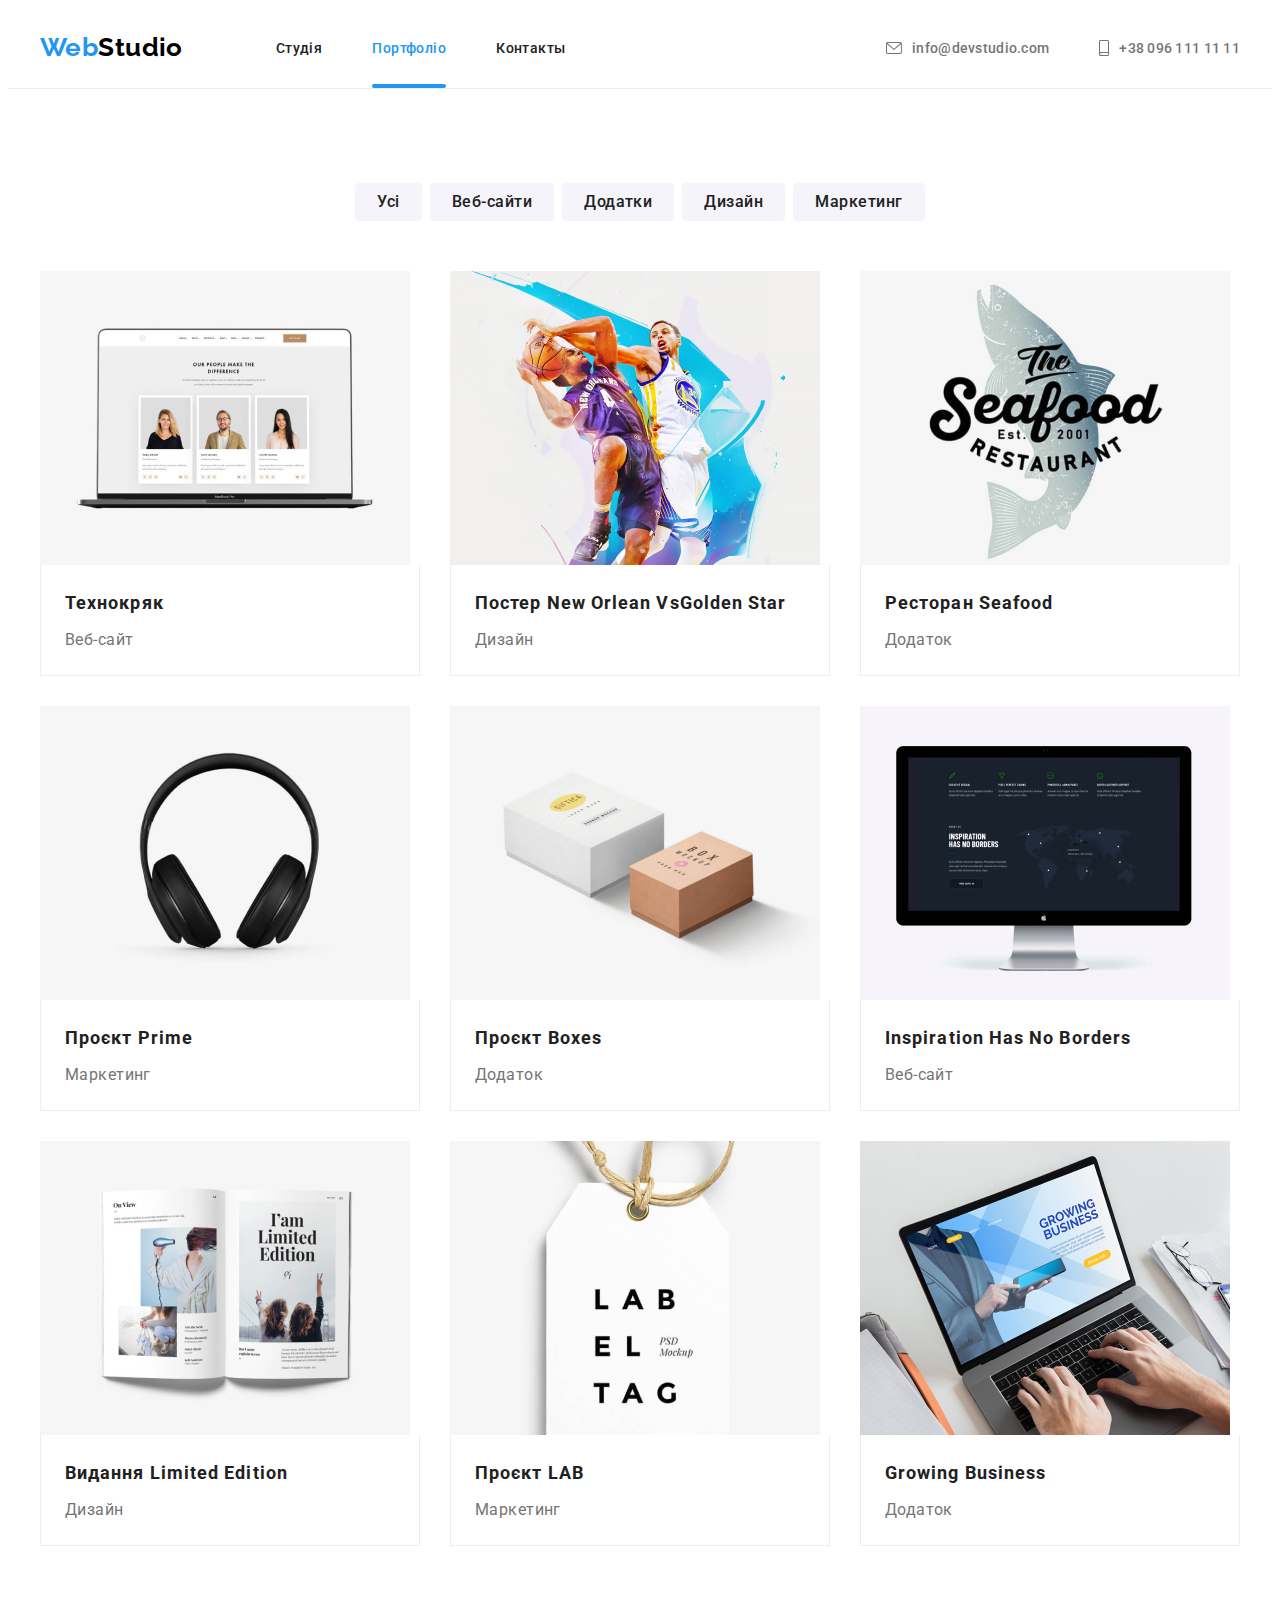
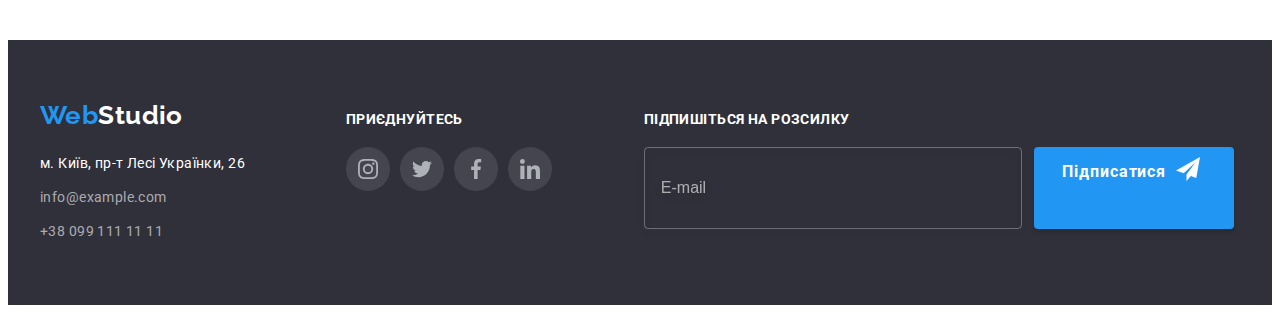
==== commit de6b3dc1: "Changed css.min location" ====
--- a/portfolio.html
+++ b/portfolio.html
@@ -12,7 +12,7 @@
     <link rel="stylesheet" href="https://cdnjs.cloudflare.com/ajax/libs/modern-normalize/1.1.0/modern-normalize.min.css"
         integrity="sha512-wpPYUAdjBVSE4KJnH1VR1HeZfpl1ub8YT/NKx4PuQ5NmX2tKuGu6U/JRp5y+Y8XG2tV+wKQpNHVUX03MfMFn9Q=="
         crossorigin="anonymous" referrerpolicy="no-referrer" />
-    <link rel="stylesheet" href="./dist/css/main.min.css">
+    <link rel="stylesheet" href="./css.min/main.min.css">
 </head>
 <body>
     <header class="header">
--- a/css.min/main.min.css
+++ b/css.min/main.min.css
@@ -0,0 +1 @@
+:root{--card-set-gap: 30px;--main-text-color: #757575;--title-text-color: #212121;--accent-color: #2196F3;--bcg-color: #fff;--line-header: #ECECEC;--logo-color: #000000;--hero-bcg: #C4C4C4;--white-text: #FFFFFF;--btn-hover: #188CE8;--bcg-footer: #2F303A;--adr-color: rgba(255, 255, 255, 0.6);--secondary-bcg: #F5F4FA;--icon-color: #AFB1B8;--space-icons: 10px;--timing-duration: 250ms;--timing-function: cubic-bezier(0.4, 0, 0.2, 1);--icon-color-socials: #FFFFFF}.visually-hidden{position:absolute;width:1px;height:1px;margin:-1px;padding:0;overflow:hidden;border:0;clip:rect(0 0 0 0)}.client__logo,.jobs__label,.strength__icon,.hero__container,.modal__close,.socials__icon{display:flex;justify-content:center;align-items:center}.client,.jobs,.strength{display:flex;flex-wrap:wrap;text-decoration:none}body{background-color:var(--bcg-color);font-family:Roboto,sans-serif;color:var(--main-text-color);letter-spacing:.03em;font-size:14px}h1,h2,h3,h4,h5,h6,p{margin:0px}ul,ol{margin:0;padding:0;list-style:none}img{display:block}.section{padding-top:94px;padding-bottom:94px}.container{width:1200px;padding-left:15px;padding-right:15px;margin-left:auto;margin-right:auto}.logo{margin-right:93px;color:var(--logo-color);font-family:Raleway,sans-serif;font-style:normal;font-size:26px;font-weight:700;line-height:1.1923076923;text-decoration:none}.logo__web{color:var(--accent-color)}.logo__studio{color:var(--white-text)}.footer__logo{display:inline-block;margin-bottom:20px}.btn{min-width:200px;min-height:50px;padding-top:10px;padding-bottom:10px;border:none;border-radius:4px;font-family:inherit;color:var(--white-text);background-color:var(--accent-color);box-shadow:0px 4px 4px rgba(0,0,0,.15);display:flex;text-align:center;letter-spacing:.06em;font-size:16px;font-weight:700;line-height:1.875;cursor:pointer;transition:background-color var(--timing-duration) var(--timing-function)}.btn:hover{background-color:var(--btn-hover)}.menu__list .current{position:relative;color:var(--accent-color);padding-bottom:32px}.menu__list .current::after{content:"";position:absolute;left:0;bottom:0;width:100%;height:4px;background:var(--accent-color);border-radius:2px}.socials{display:flex;justify-content:center;margin-top:16px}.socials_Theme-White{margin-top:16px}.socials_Theme-Dark{margin-top:20px}.socials__link:not(:last-child){margin-right:var(--space-icons)}.socials__icon{width:44px;height:44px;border-radius:50%;fill:var(--icon-color);transition:background-color var(--timing-duration) var(--timing-function),fill var(--timing-duration) var(--timing-function)}.socials__icon_theme-dark{background-color:rgba(255,255,255,.1)}.socials__icon:hover,.socials__icon:focus{background-color:var(--accent-color);fill:var(--icon-color-socials)}.secondary-title{margin-bottom:50px;font-size:36px;font-weight:inherit;line-height:1.1666666667;text-align:center;color:var(--title-text-color)}.backdrop{position:fixed;top:0;left:0;width:100vw;height:100vh;display:flex;justify-content:center;align-items:center;background-color:rgba(0,0,0,.2);transition:opacity var(--timing-duration) var(--timing-function),visibility var(--timing-duration) var(--timing-function)}.backdrop.is-hidden{opacity:0;visibility:hidden;pointer-events:none}.modal{position:absolute;padding:40px;width:528px;height:580px;background-color:#fff;box-shadow:0px 1px 3px rgba(0,0,0,.12),0px 1px 1px rgba(0,0,0,.14),0px 2px 1px rgba(0,0,0,.2);border-radius:4px;transform:scale(100%);transition:transform var(--timing-duration) var(--timing-function)}.backdrop.is-hidden .modal{transform:scale(140%)}.modal__close{position:absolute;top:8px;right:8px;width:30px;height:30px;border-radius:50%;border:1px solid rgba(0,0,0,.1);background-color:rgba(0,0,0,0);padding:0;cursor:pointer;transition:transform var(--timing-duration) var(--timing-function),var(--timing-duration),var(--timing-function)}.modal__close-icon{transition:fill var(--timing-duration) var(--timing-function)}.modal__close-icon:hover,.modal__close-icon:focus{fill:var(--accent-color)}.modal__title{display:block;width:100%;margin-bottom:12px;font-size:20px;font-weight:700;line-height:1.15;text-align:center;color:var(--title-text-color)}.modal__label{display:block;font-size:12px;font-weight:400;line-height:1.1666666667;letter-spacing:.01em}.modal__contact-info{width:100%;height:40px;padding-left:42px;border:1px solid rgba(33,33,33,.2);border-radius:4px;transition:border-color var(--timing-duration) var(--timing-function)}.modal__contact-info:focus{outline:none;border-color:var(--accent-color)}.modal__contact-info-wrapper{position:relative;display:block;margin-top:4px;margin-bottom:10px}.modal__contact-icon{position:absolute;left:12px;top:50%;fill:var(--title-text-color);transform:translateY(-50%);transition:fill var(--timing-duration) var(--timing-function)}.modal__contact-info:focus+.modal__contact-icon{fill:var(--accent-color)}.modal__message{width:100%;height:120px;padding:12px 16px;resize:none;border:1px solid rgba(33,33,33,.2);border-radius:4px;transition:border-color var(--timing-duration) var(--timing-function)}.modal__message:focus{outline:none;border-color:var(--accent-color)}.modal__message::-moz-placeholder{font-size:12px;font-weight:inherit;line-height:1.1666666667;letter-spacing:.01em;color:rgba(117,117,117,.5)}.modal__message::placeholder{font-size:12px;font-weight:inherit;line-height:1.1666666667;letter-spacing:.01em;color:rgba(117,117,117,.5)}.modal__checkbox-text{display:flex;align-items:center;line-height:1.71;color:var(--main-text-color)}.modal__checkbox-text::before{display:inline-block;content:"";width:16px;height:15px;margin-right:8px;border:2px solid var(--title-text-color);border-radius:2px;cursor:pointer}.modal__accept-checkbox:checked+.modal__checkbox-text::before{background-color:var(--accent-color);border-color:var(--accent-color);background-image:url("data:image/svg+xml,%3Csvg width='13' height='10' viewBox='0 0 13 10' fill='none' xmlns='http://www.w3.org/2000/svg'%3E%3Cpath d='M1.95703 4.75166L1.88825 4.68604L1.81923 4.75141L0.93123 5.59258L0.854858 5.66492L0.930974 5.73753L4.42671 9.07236L4.49574 9.1382L4.56476 9.07236L12.069 1.91352L12.1449 1.84116L12.069 1.76881L11.1873 0.927644L11.1183 0.861826L11.0493 0.927611L4.49577 7.17353L1.95703 4.75166Z' fill='white' stroke='white' stroke-width='0.2'/%3E%3C/svg%3E");background-size:contain;background-repeat:no-repeat;background-origin:padding-box}.modal__accept-checkbox:focus+.modal__checkbox-text::before{outline:1px solid var(--accent-color)}.modal__accept{display:flex;justify-content:center;margin-top:20px;margin-bottom:30px}.modal__btn_submit{display:block;margin:0 auto;padding-right:52px;padding-left:52px}.header{padding-top:24px;padding-bottom:25px;border-bottom:1px solid var(--line-header);background-color:var(--bcg-color)}.header-container{display:flex;align-items:center}.navigation{display:flex;align-items:center}.menu{display:flex;align-items:center}.menu__list:not(:last-child){margin-right:50px}.menu__link{color:var(--title-text-color);font-weight:500;text-decoration:none;transition:color var(--timing-duration) var(--timing-function)}.menu__link:hover,.menu__link:focus{color:var(--accent-color)}.contacts{display:flex;margin-left:auto;align-items:center}.contacts__list:not(:last-child){margin-right:50px}.contacts__item{display:flex;align-items:center;text-decoration:none;color:var(--main-text-color);font-size:14px;font-weight:500;line-height:1.1428571429;letter-spacing:.02em;transition:color var(--timing-duration) var(--timing-function)}.contacts__item:hover,.contacts__item:focus{color:var(--accent-color)}.contacts__icon{--icon-color: currentColor;align-items:center;margin-right:var(--space-icons)}.hero{width:1600px;margin:0 auto;padding-top:200px;padding-bottom:200px;background-color:var(--hero-bcg);background-image:linear-gradient(rgba(47, 48, 58, 0.4), rgba(47, 48, 58, 0.4)),url(../../images/overlay.jpg);background-repeat:no-repeat}.hero__title{width:696px;margin-bottom:30px;color:var(--white-text);font-size:44px;font-weight:900;line-height:1.3636363636;text-align:center;letter-spacing:.06em;text-transform:uppercase}.hero__btn{padding-left:32px;padding-right:32px}.hero__container{flex-direction:column;flex-wrap:wrap}.strength__element{flex-basis:calc((100% - 90px)/4);max-width:270px}.strength__element:not(:nth-child(4)){margin-right:var(--card-set-gap)}.strength__icon{width:270px;height:120px;margin-bottom:30px;background-color:var(--secondary-bcg)}.strength__title{margin-bottom:10px;font-size:14px;line-height:1.2;text-transform:uppercase;color:var(--title-text-color)}.strength__text{line-height:1.7;color:var(--main-text-color)}.job-section{padding-top:0}.jobs__kind{position:relative;flex-basis:calc((100% - 60px)/3);max-width:370px}.jobs__kind:nth-child(-n+2){margin-right:var(--card-set-gap)}.jobs__label{position:absolute;bottom:0;left:0;width:100%;background-color:rgba(47,48,58,.8);height:70px;font-weight:700;line-height:1.14;text-transform:uppercase;color:#fff}.team-section{padding:94px 0;background-color:var(--secondary-bcg)}.team{display:flex;flex-wrap:wrap;margin:-15px}.team__element{max-width:270px;flex-basis:calc((100% - 90px)/4);margin:15px;background:#fff;box-shadow:0px 1px 3px rgba(0,0,0,.12),0px 1px 1px rgba(0,0,0,.14),0px 2px 1px rgba(0,0,0,.2);border-radius:0px 0px 4px 4px;overflow:hidden}.team__name{padding-top:30px;padding-bottom:30px}.team__title{margin-bottom:10px;font-size:16px;font-weight:500;line-height:1.1875;text-align:center;color:var(--title-text-color);text-transform:capitalize}.team__text{font-size:16px;line-height:1.2;text-align:center;color:var(--main-text-color)}.client{justify-content:center}.client__list{width:170px;height:92px}.client__list:not(:last-child){margin-right:var(--card-set-gap)}.client__logo{width:100%;height:100%;border:1px solid var(--icon-color);border-radius:4px;fill:var(--icon-color);transition:border var(--timing-duration) var(--timing-function),fill var(--timing-duration) var(--timing-function)}.client__logo:hover,.client__logo:focus{border:1px solid var(--accent-color);fill:var(--accent-color)}.footer{background-color:var(--bcg-footer);padding-bottom:60px;padding-top:60px}.footer__position{display:flex;align-items:baseline;width:1200px}.contact-info__list{margin-bottom:9px}.contact-info__link{text-decoration:none;color:var(--adr-color);font-style:normal;line-height:1.8;transition:color var(--timing-duration) var(--timing-function)}.contact-info__link:hover,.contact-info__link:focus{color:var(--accent-color)}.contact-info__link_color-white{color:var(--white-text)}.footer__column-first{margin-right:70px}.footer__column-second{color:#fff;font-size:14px;font-weight:700;line-height:1.1428571429;text-transform:uppercase}.footer-form{min-width:570px;margin-left:92px}.footer-form .footer-form__email{width:358px;height:50px;padding-top:15px;padding-bottom:15px;padding-left:16px;margin-right:12px;background-color:rgba(0,0,0,0);border:1px solid rgba(255,255,255,.3);filter:drop-shadow(0px 4px 4px rgba(0, 0, 0, 0.15));border-radius:4px}.footer-form .footer-form__email::-moz-placeholder{font-size:16px;font-weight:inherit;line-height:1.25;display:flex;align-items:center;color:var(--adr-color)}.footer-form .footer-form__email::placeholder{font-size:16px;font-weight:inherit;line-height:1.25;display:flex;align-items:center;color:var(--adr-color)}.footer-form__label{display:block;margin-bottom:20px;font-size:14px;font-weight:700;line-height:1.1428571429;text-transform:uppercase;color:var(--white-text)}.footer-form__btn{padding-left:28px;padding-right:28px}.btn>svg{margin-left:10px}.wrapper-input-button{display:flex}.footer-form__email{color:var(--white-text)}.filter{display:flex;margin-bottom:50px;justify-content:center}.filter__item{margin-right:8px}.filter__item:last-child{margin-right:0}.filter__button{padding:6px 22px;font-family:"Roboto";font-size:16px;font-weight:500;line-height:1.625;text-align:center;letter-spacing:.03em;color:var(--title-text-color);background-color:var(--secondary-bcg);border-radius:4px;border:none;cursor:pointer;transition:color var(--timing-duration) var(--timing-function),background var(--timing-duration) var(--timing-function),box-shadow var(--timing-duration) var(--timing-function)}.filter__button:hover,.filter__button:focus{background:var(--accent-color);color:var(--white-text);box-shadow:0px 3px 1px rgba(0,0,0,.1),0px 1px 2px rgba(0,0,0,.08),0px 2px 2px rgba(0,0,0,.12)}.project{display:flex;flex-wrap:wrap;margin-right:calc(-1*var(--card-set-gap));margin-bottom:calc(-1*var(--card-set-gap))}.project__title{margin-bottom:4px;font-size:18px;line-height:2;letter-spacing:.06em;color:var(--title-text-color);text-transform:capitalize}.project__text{font-size:16px;font-weight:inherit;line-height:1.875;color:var(--main-text-color)}.project__border{padding:20px 24px;border:1px solid #eee;border-top:none}.project__link{text-decoration:none;color:var(--accent-color)}.project__overlay{position:relative;left:0;top:0;width:370px;height:294px;background-color:rgba(33,150,243,.9);overflow:hidden}.project__item{flex-basis:calc((100% - 3*var(--card-set-gap))/3);margin-right:var(--card-set-gap);margin-bottom:var(--card-set-gap);transition:box-shadow var(--timing-duration) var(--timing-function)}.project__item:hover{box-shadow:0px 1px 1px rgba(0,0,0,.12),0px 4px 4px rgba(0,0,0,.06),1px 4px 6px rgba(0,0,0,.16)}.project__description{position:absolute;top:0;left:0;width:370px;height:294px;padding:63px 24px;font-size:18px;line-height:1.56;color:var(--white-text);background-color:rgba(33,150,243,.9);transform:translateY(100%);transition:transform var(--timing-duration) var(--timing-function)}.project__item:hover .project__description{transform:translateY(0)}/*# sourceMappingURL=main.min.css.map */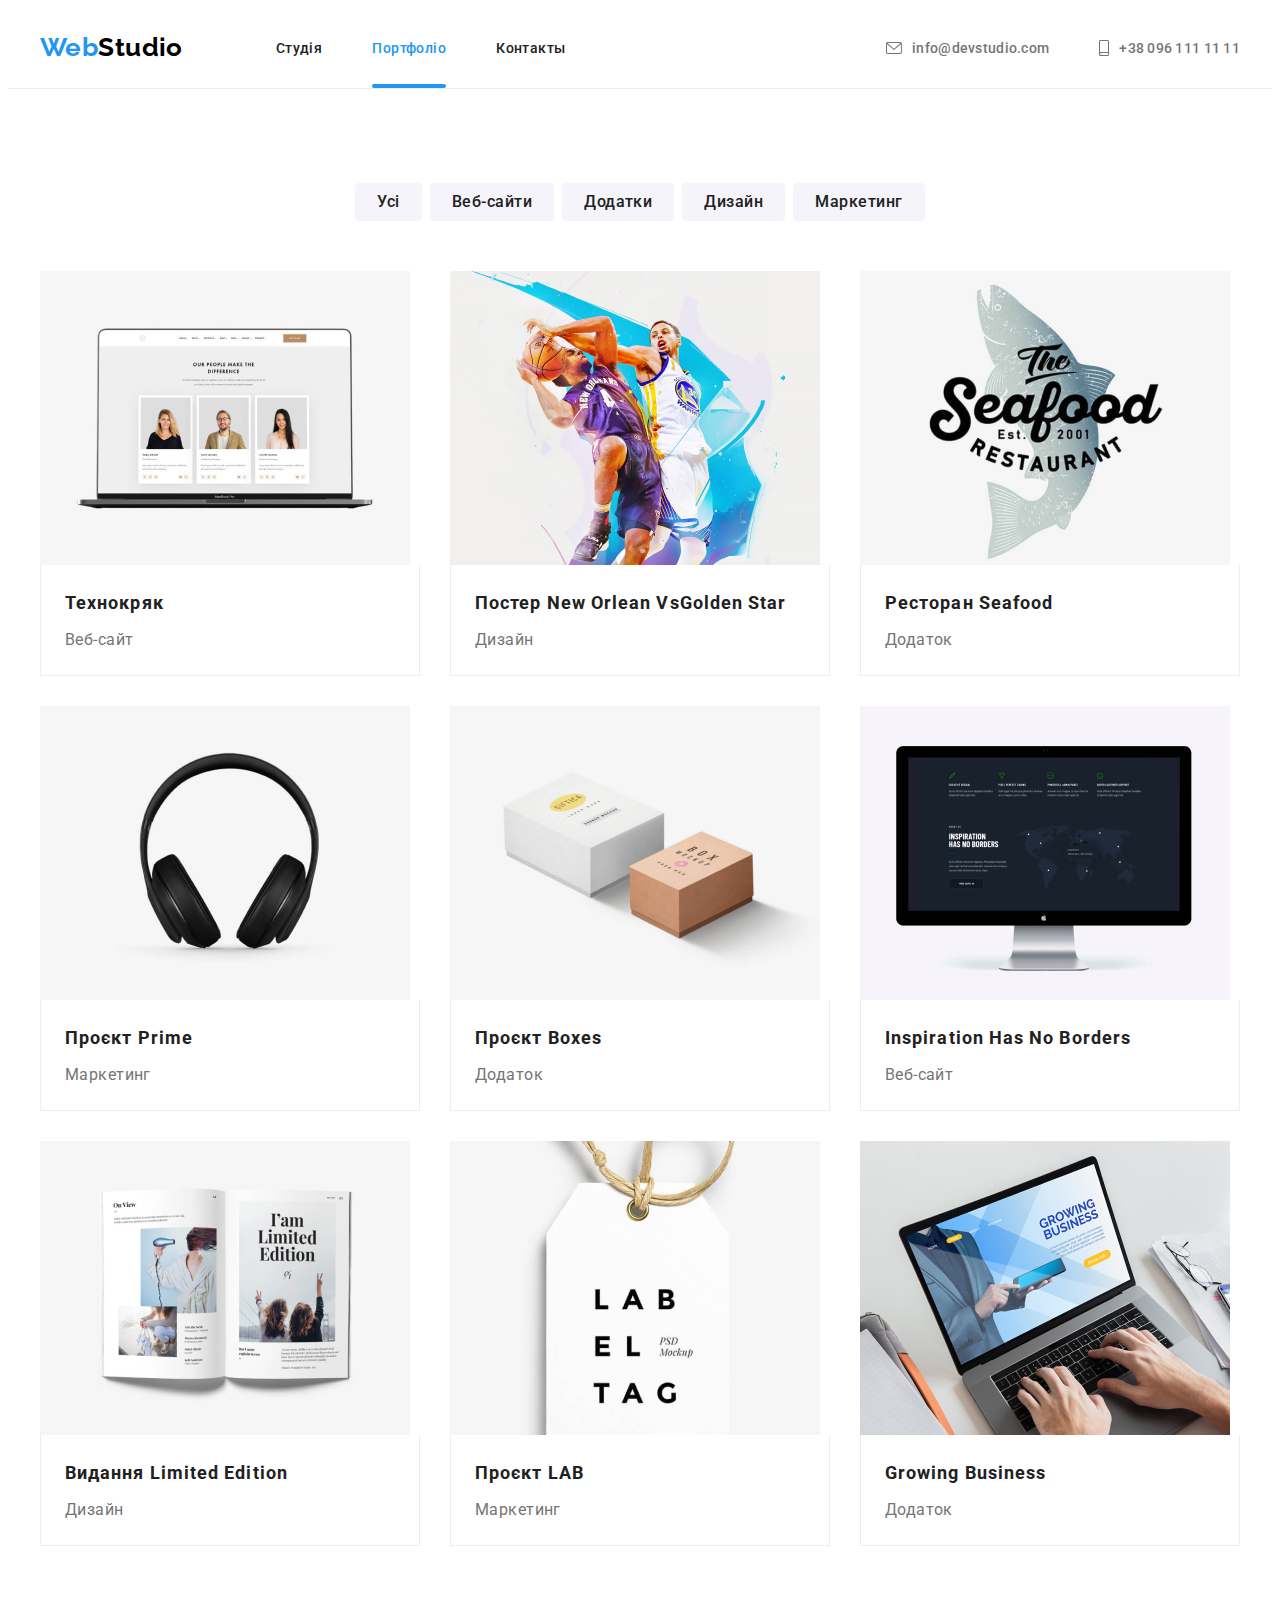
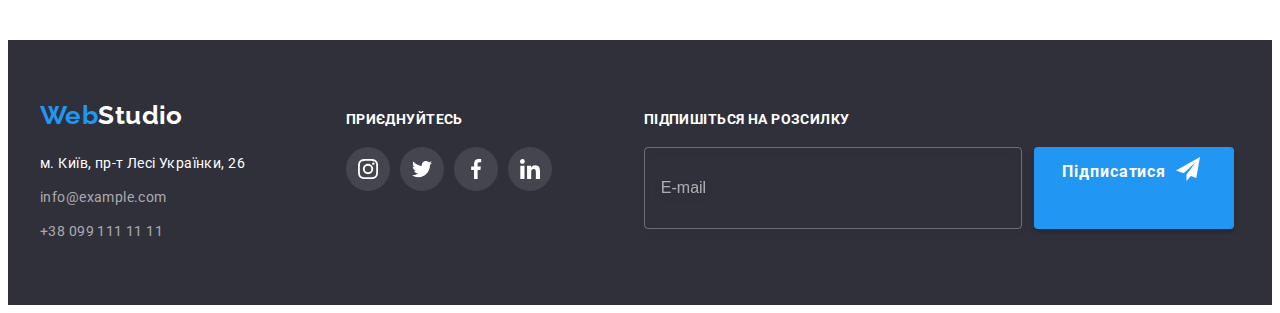
==== commit 3e326681: "fixed a bug" ====
--- a/portfolio.html
+++ b/portfolio.html
@@ -12,7 +12,7 @@
     <link rel="stylesheet" href="https://cdnjs.cloudflare.com/ajax/libs/modern-normalize/1.1.0/modern-normalize.min.css"
         integrity="sha512-wpPYUAdjBVSE4KJnH1VR1HeZfpl1ub8YT/NKx4PuQ5NmX2tKuGu6U/JRp5y+Y8XG2tV+wKQpNHVUX03MfMFn9Q=="
         crossorigin="anonymous" referrerpolicy="no-referrer" />
-    <link rel="stylesheet" href="./css.min/main.min.css">
+    <link rel="stylesheet" href="./css/main.min.css">
 </head>
 <body>
     <header class="header">
--- a/css/main.min.css
+++ b/css/main.min.css
@@ -0,0 +1 @@
+:root{--font-family-main: Roboto, sans-serif;--font-family-secondary: Raleway, sans-serif;--main-text-color: #757575;--title-text-color: #212121;--accent-color: #2196F3;--bcg-color: #fff;--line-header: #ECECEC;--logo-color: #000000;--hero-bcg: #C4C4C4;--white-text: #FFFFFF;--btn-hover: #188CE8;--bcg-footer: #2F303A;--adr-color: rgba(255, 255, 255, 0.6);--secondary-bcg: #F5F4FA;--icon-color: #AFB1B8;--space-icons: 10px;--timing-duration: 250ms;--timing-function: cubic-bezier(0.4, 0, 0.2, 1);--icon-color-socials: #FFFFFF;--card-set-gap: 30px}.visually-hidden{position:absolute;width:1px;height:1px;margin:-1px;padding:0;overflow:hidden;border:0;clip:rect(0 0 0 0)}.client__logo,.jobs__label,.strength__icon,.hero__container,.modal__close,.socials__icon{display:flex;justify-content:center;align-items:center}.client,.jobs,.strength{display:flex;flex-wrap:wrap;text-decoration:none}body{background-color:var(--bcg-color);font-family:var(--font-family-main);color:var(--main-text-color);letter-spacing:.03em;font-size:14px}h1,h2,h3,h4,h5,h6,p{margin:0px}ul,ol{margin:0;padding:0;list-style:none}img{display:block}.section{padding-top:94px;padding-bottom:94px}.container{width:1200px;padding-left:15px;padding-right:15px;margin-left:auto;margin-right:auto}.logo{margin-right:93px;color:var(--logo-color);font-family:var(--font-family-secondary);font-style:normal;font-size:26px;font-weight:700;line-height:1.1923076923;text-decoration:none}.logo__web{color:var(--accent-color)}.logo__studio{color:var(--white-text)}.footer__logo{display:inline-block;margin-bottom:20px}.btn{min-width:200px;min-height:50px;padding-top:10px;padding-bottom:10px;border:none;border-radius:4px;font-family:inherit;color:var(--white-text);background-color:var(--accent-color);box-shadow:0px 4px 4px rgba(0,0,0,.15);display:flex;text-align:center;letter-spacing:.06em;font-size:16px;font-weight:700;line-height:1.875;cursor:pointer;transition:background-color var(--timing-duration) var(--timing-function)}.btn:hover{background-color:var(--btn-hover)}.menu__list .current{position:relative;color:var(--accent-color);padding-bottom:32px}.menu__list .current::after{content:"";position:absolute;left:0;bottom:0;width:100%;height:4px;background:var(--accent-color);border-radius:2px}.socials{display:flex;justify-content:center;margin-top:16px}.socials_Theme-White{margin-top:16px}.socials_Theme-Dark{margin-top:20px}.socials__link:not(:last-child){margin-right:var(--space-icons)}.socials__icon{width:44px;height:44px;border-radius:50%;fill:var(--icon-color);transition:background-color var(--timing-duration) var(--timing-function),fill var(--timing-duration) var(--timing-function)}.socials__icon_theme-dark{fill:var(--icon-color-socials);background-color:rgba(255,255,255,.1)}.socials__icon:hover,.socials__icon:focus{background-color:var(--accent-color);fill:var(--icon-color-socials)}.secondary-title{margin-bottom:50px;font-size:36px;font-weight:inherit;line-height:1.1666666667;text-align:center;color:var(--title-text-color)}.backdrop{position:fixed;top:0;left:0;width:100vw;height:100vh;display:flex;justify-content:center;align-items:center;background-color:rgba(0,0,0,.2);transition:opacity var(--timing-duration) var(--timing-function),visibility var(--timing-duration) var(--timing-function)}.backdrop.is-hidden{opacity:0;visibility:hidden;pointer-events:none}.modal{position:absolute;padding:40px;width:528px;height:580px;background-color:#fff;box-shadow:0px 1px 3px rgba(0,0,0,.12),0px 1px 1px rgba(0,0,0,.14),0px 2px 1px rgba(0,0,0,.2);border-radius:4px;transform:scale(100%);transition:transform var(--timing-duration) var(--timing-function)}.backdrop.is-hidden .modal{transform:scale(140%)}.modal__close{position:absolute;top:8px;right:8px;width:30px;height:30px;border-radius:50%;border:1px solid rgba(0,0,0,.1);background-color:rgba(0,0,0,0);padding:0;cursor:pointer;transition:transform var(--timing-duration) var(--timing-function),var(--timing-duration),var(--timing-function)}.modal__close-icon{transition:fill var(--timing-duration) var(--timing-function)}.modal__close-icon:hover,.modal__close-icon:focus{fill:var(--accent-color)}.modal__title{display:block;width:100%;margin-bottom:12px;font-size:20px;font-weight:700;line-height:1.15;text-align:center;color:var(--title-text-color)}.modal__label{display:block;font-size:12px;font-weight:400;line-height:1.1666666667;letter-spacing:.01em}.modal__contact-info{width:100%;height:40px;padding-left:42px;border:1px solid rgba(33,33,33,.2);border-radius:4px;transition:border-color var(--timing-duration) var(--timing-function)}.modal__contact-info:focus{outline:none;border-color:var(--accent-color)}.modal__contact-info-wrapper{position:relative;display:block;margin-top:4px;margin-bottom:10px}.modal__contact-icon{position:absolute;left:12px;top:50%;fill:var(--title-text-color);transform:translateY(-50%);transition:fill var(--timing-duration) var(--timing-function)}.modal__contact-info:focus+.modal__contact-icon{fill:var(--accent-color)}.modal__message{width:100%;height:120px;padding:12px 16px;resize:none;border:1px solid rgba(33,33,33,.2);border-radius:4px;transition:border-color var(--timing-duration) var(--timing-function)}.modal__message:focus{outline:none;border-color:var(--accent-color)}.modal__message::-moz-placeholder{font-size:12px;font-weight:inherit;line-height:1.1666666667;letter-spacing:.01em;color:rgba(117,117,117,.5)}.modal__message::placeholder{font-size:12px;font-weight:inherit;line-height:1.1666666667;letter-spacing:.01em;color:rgba(117,117,117,.5)}.modal__checkbox-text{display:flex;align-items:center;line-height:1.71;color:var(--main-text-color)}.modal__checkbox-text::before{display:inline-block;content:"";width:16px;height:15px;margin-right:8px;border:2px solid var(--title-text-color);border-radius:2px;cursor:pointer}.modal__accept-checkbox:checked+.modal__checkbox-text::before{background-color:var(--accent-color);border-color:var(--accent-color);background-image:url("data:image/svg+xml,%3Csvg width='13' height='10' viewBox='0 0 13 10' fill='none' xmlns='http://www.w3.org/2000/svg'%3E%3Cpath d='M1.95703 4.75166L1.88825 4.68604L1.81923 4.75141L0.93123 5.59258L0.854858 5.66492L0.930974 5.73753L4.42671 9.07236L4.49574 9.1382L4.56476 9.07236L12.069 1.91352L12.1449 1.84116L12.069 1.76881L11.1873 0.927644L11.1183 0.861826L11.0493 0.927611L4.49577 7.17353L1.95703 4.75166Z' fill='white' stroke='white' stroke-width='0.2'/%3E%3C/svg%3E");background-size:contain;background-repeat:no-repeat;background-origin:padding-box}.modal__accept-checkbox:focus+.modal__checkbox-text::before{outline:1px solid var(--accent-color)}.modal__accept{display:flex;justify-content:center;margin-top:20px;margin-bottom:30px}.modal__accept-link{color:var(--accent-color)}.modal__btn_submit{display:block;margin:0 auto;padding-right:52px;padding-left:52px}.header{padding-top:24px;padding-bottom:25px;border-bottom:1px solid var(--line-header);background-color:var(--bcg-color)}.header-container{display:flex;align-items:center}.navigation{display:flex;align-items:center}.menu{display:flex;align-items:center}.menu__list:not(:last-child){margin-right:50px}.menu__link{color:var(--title-text-color);font-weight:500;text-decoration:none;transition:color var(--timing-duration) var(--timing-function)}.menu__link:hover,.menu__link:focus{color:var(--accent-color)}.contacts{display:flex;margin-left:auto;align-items:center}.contacts__list:not(:last-child){margin-right:50px}.contacts__item{display:flex;align-items:center;text-decoration:none;color:var(--main-text-color);font-size:14px;font-weight:500;line-height:1.1428571429;letter-spacing:.02em;transition:color var(--timing-duration) var(--timing-function)}.contacts__item:hover,.contacts__item:focus{color:var(--accent-color)}.contacts__icon{--icon-color: currentColor;align-items:center;margin-right:var(--space-icons)}.hero{width:1600px;margin:0 auto;padding-top:200px;padding-bottom:200px;background-color:var(--hero-bcg);background-image:linear-gradient(rgba(47, 48, 58, 0.4), rgba(47, 48, 58, 0.4)),url(../images/overlay.jpg);background-repeat:no-repeat}.hero__title{width:696px;margin-bottom:30px;color:var(--white-text);font-size:44px;font-weight:900;line-height:1.3636363636;text-align:center;letter-spacing:.06em;text-transform:uppercase}.hero__btn{padding-left:32px;padding-right:32px}.hero__container{flex-direction:column;flex-wrap:wrap}.strength__element{flex-basis:calc((100% - 90px)/4);max-width:270px}.strength__element:not(:nth-child(4)){margin-right:var(--card-set-gap)}.strength__icon{width:270px;height:120px;margin-bottom:30px;background-color:var(--secondary-bcg)}.strength__title{margin-bottom:10px;font-size:14px;line-height:1.2;text-transform:uppercase;color:var(--title-text-color)}.strength__text{line-height:1.7;color:var(--main-text-color)}.job-section{padding-top:0}.jobs__kind{position:relative;flex-basis:calc((100% - 60px)/3);max-width:370px}.jobs__kind:nth-child(-n+2){margin-right:var(--card-set-gap)}.jobs__label{position:absolute;bottom:0;left:0;width:100%;background-color:rgba(47,48,58,.8);height:70px;font-weight:700;line-height:1.14;text-transform:uppercase;color:#fff}.team-section{padding:94px 0;background-color:var(--secondary-bcg)}.team{display:flex;flex-wrap:wrap;margin:-15px}.team__element{max-width:270px;flex-basis:calc((100% - 90px)/4);margin:15px;background:#fff;box-shadow:0px 1px 3px rgba(0,0,0,.12),0px 1px 1px rgba(0,0,0,.14),0px 2px 1px rgba(0,0,0,.2);border-radius:0px 0px 4px 4px;overflow:hidden}.team__name{padding-top:30px;padding-bottom:30px}.team__title{margin-bottom:10px;font-size:16px;font-weight:500;line-height:1.1875;text-align:center;color:var(--title-text-color);text-transform:capitalize}.team__text{font-size:16px;line-height:1.2;text-align:center;color:var(--main-text-color)}.client{justify-content:center}.client__list{width:170px;height:92px}.client__list:not(:last-child){margin-right:var(--card-set-gap)}.client__logo{width:100%;height:100%;border:1px solid var(--icon-color);border-radius:4px;fill:var(--icon-color);transition:border var(--timing-duration) var(--timing-function),fill var(--timing-duration) var(--timing-function)}.client__logo:hover,.client__logo:focus{border:1px solid var(--accent-color);fill:var(--accent-color)}.footer{background-color:var(--bcg-footer);padding-bottom:60px;padding-top:60px}.footer__position{display:flex;align-items:baseline;width:1200px}.contact-info__list{margin-bottom:9px}.contact-info__link{text-decoration:none;color:var(--adr-color);font-style:normal;line-height:1.8;transition:color var(--timing-duration) var(--timing-function)}.contact-info__link:hover,.contact-info__link:focus{color:var(--accent-color)}.contact-info__link_color-white{color:var(--white-text)}.footer__column-first{margin-right:70px}.footer__column-second{color:#fff;font-size:14px;font-weight:700;line-height:1.1428571429;text-transform:uppercase}.footer-form{min-width:570px;margin-left:92px}.footer-form .footer-form__email{width:358px;height:50px;padding-top:15px;padding-bottom:15px;padding-left:16px;margin-right:12px;background-color:rgba(0,0,0,0);border:1px solid rgba(255,255,255,.3);filter:drop-shadow(0px 4px 4px rgba(0, 0, 0, 0.15));border-radius:4px}.footer-form .footer-form__email::-moz-placeholder{font-size:16px;font-weight:inherit;line-height:1.25;display:flex;align-items:center;color:var(--adr-color)}.footer-form .footer-form__email::placeholder{font-size:16px;font-weight:inherit;line-height:1.25;display:flex;align-items:center;color:var(--adr-color)}.footer-form__label{display:block;margin-bottom:20px;font-size:14px;font-weight:700;line-height:1.1428571429;text-transform:uppercase;color:var(--white-text)}.footer-form__btn{padding-left:28px;padding-right:28px}.btn>svg{margin-left:10px}.wrapper-input-button{display:flex}.footer-form__email{color:var(--white-text)}.filter{display:flex;margin-bottom:50px;justify-content:center}.filter__item{margin-right:8px}.filter__item:last-child{margin-right:0}.filter__button{padding:6px 22px;font-family:var(--font-family-main);font-size:16px;font-weight:500;line-height:1.625;text-align:center;letter-spacing:.03em;color:var(--title-text-color);background-color:var(--secondary-bcg);border-radius:4px;border:none;cursor:pointer;transition:color var(--timing-duration) var(--timing-function),background var(--timing-duration) var(--timing-function),box-shadow var(--timing-duration) var(--timing-function)}.filter__button:hover,.filter__button:focus{background:var(--accent-color);color:var(--white-text);box-shadow:0px 3px 1px rgba(0,0,0,.1),0px 1px 2px rgba(0,0,0,.08),0px 2px 2px rgba(0,0,0,.12)}.project{display:flex;flex-wrap:wrap;margin-right:calc(-1*var(--card-set-gap));margin-bottom:calc(-1*var(--card-set-gap))}.project__title{margin-bottom:4px;font-size:18px;line-height:2;letter-spacing:.06em;color:var(--title-text-color);text-transform:capitalize}.project__text{font-size:16px;font-weight:inherit;line-height:1.875;color:var(--main-text-color)}.project__border{padding:20px 24px;border:1px solid #eee;border-top:none}.project__link{text-decoration:none;color:var(--accent-color)}.project__overlay{position:relative;left:0;top:0;width:370px;height:294px;background-color:rgba(33,150,243,.9);overflow:hidden}.project__item{flex-basis:calc((100% - 3*var(--card-set-gap))/3);margin-right:var(--card-set-gap);margin-bottom:var(--card-set-gap);transition:box-shadow var(--timing-duration) var(--timing-function)}.project__item:hover{box-shadow:0px 1px 1px rgba(0,0,0,.12),0px 4px 4px rgba(0,0,0,.06),1px 4px 6px rgba(0,0,0,.16)}.project__description{position:absolute;top:0;left:0;width:370px;height:294px;padding:63px 24px;font-size:18px;line-height:1.56;color:var(--white-text);background-color:rgba(33,150,243,.9);transform:translateY(100%);transition:transform var(--timing-duration) var(--timing-function)}.project__item:hover .project__description{transform:translateY(0)}/*# sourceMappingURL=main.min.css.map */